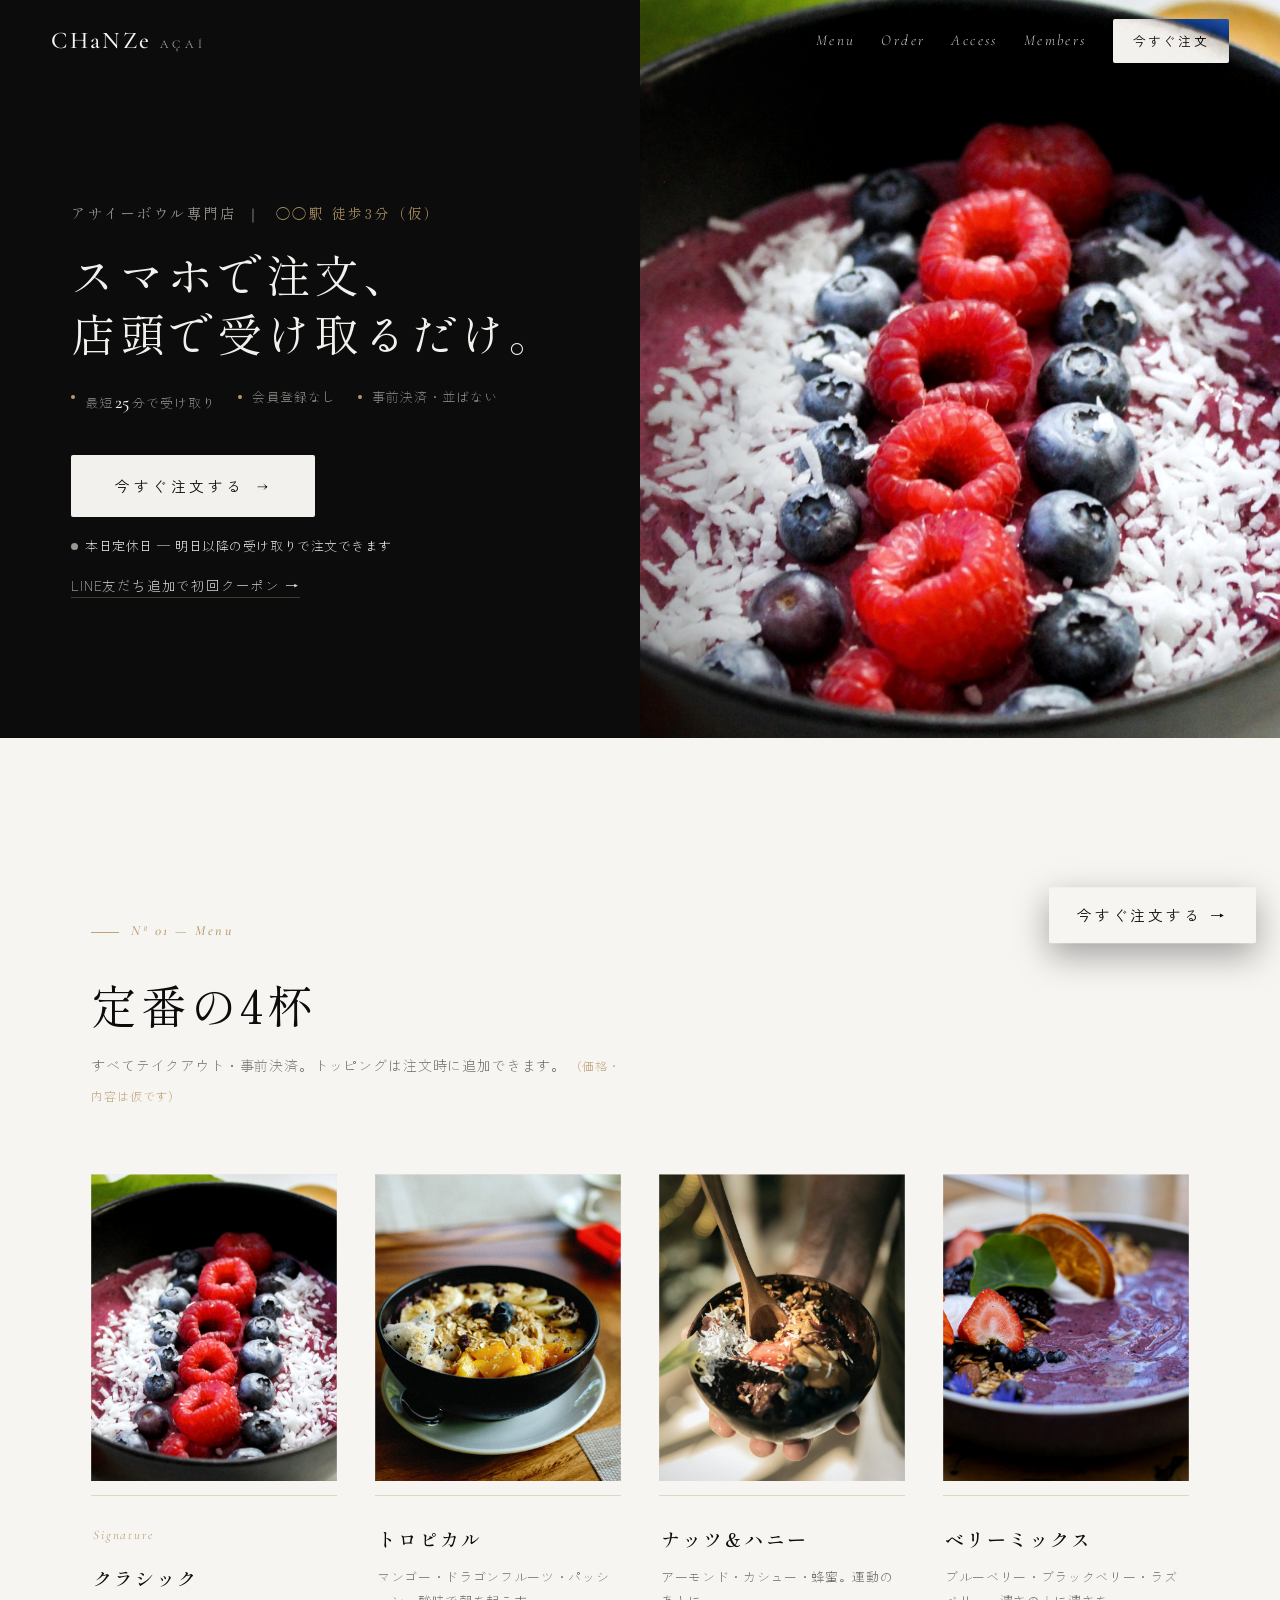
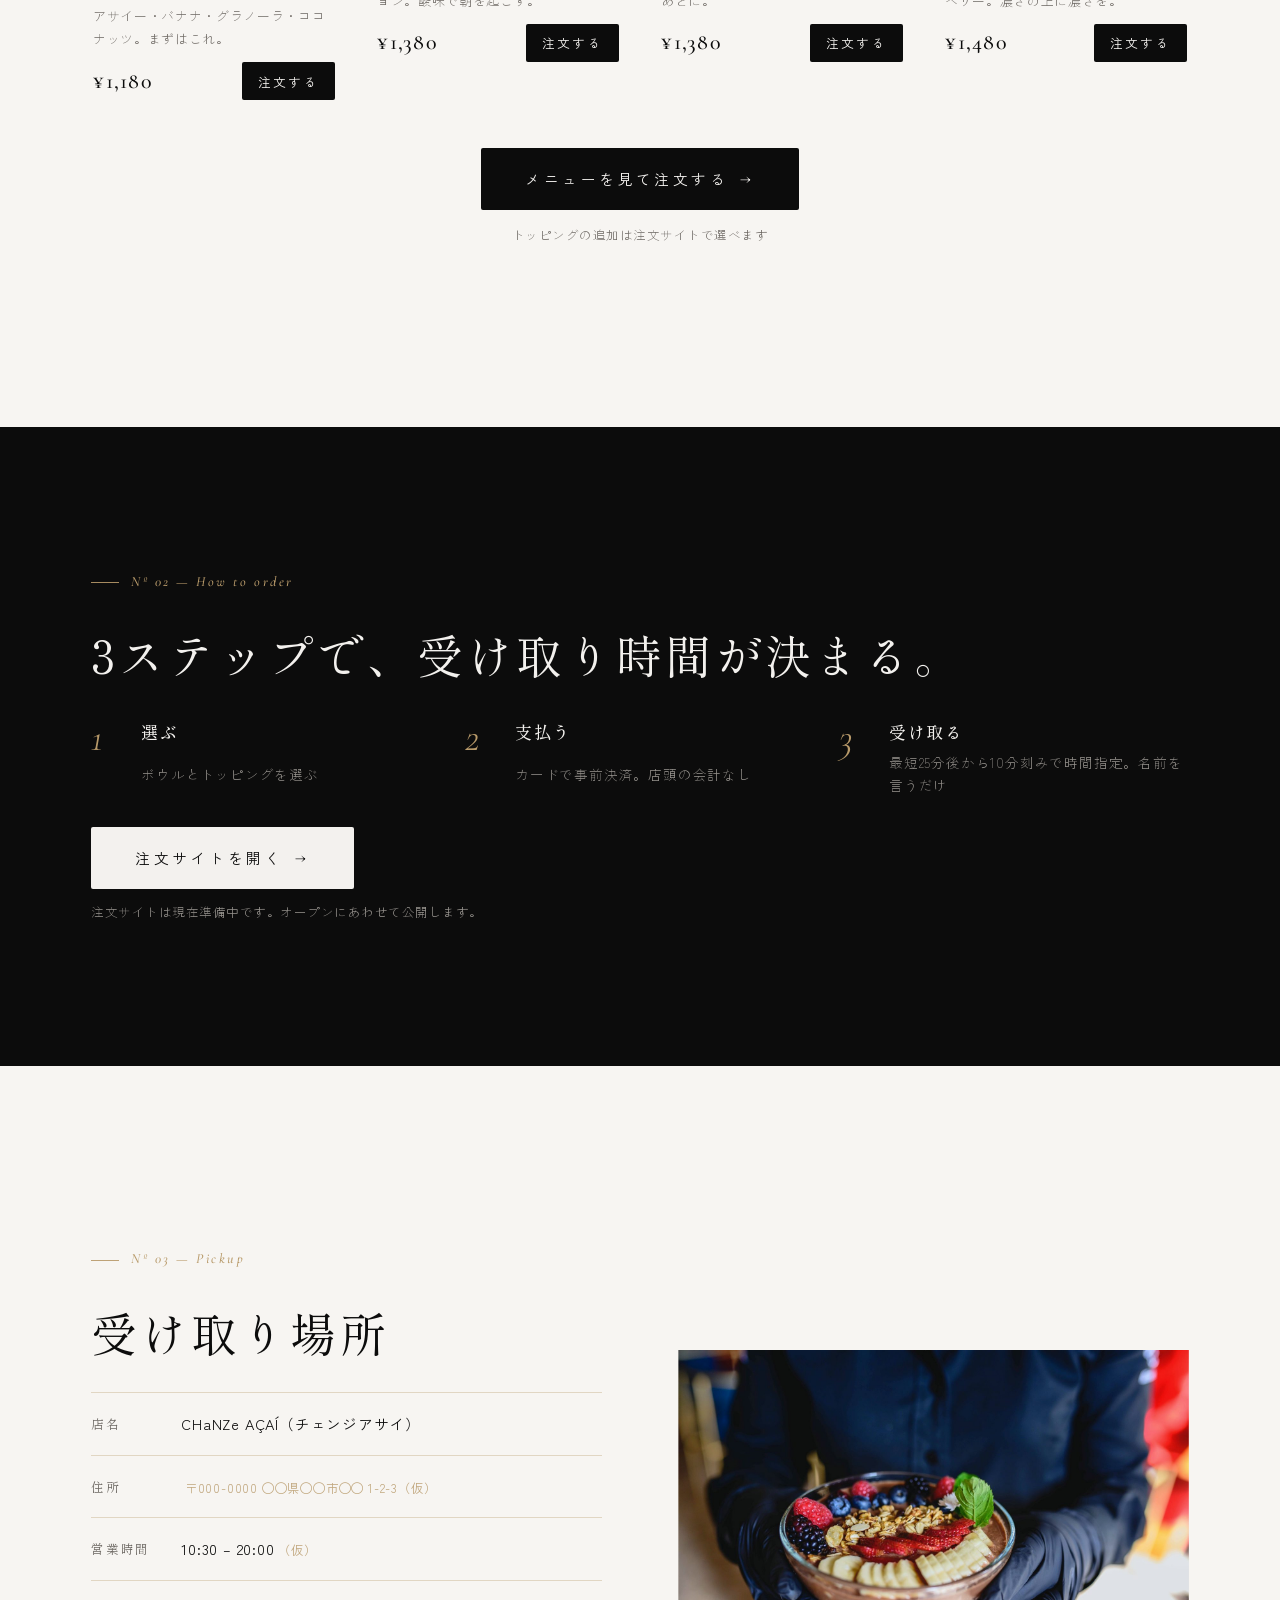
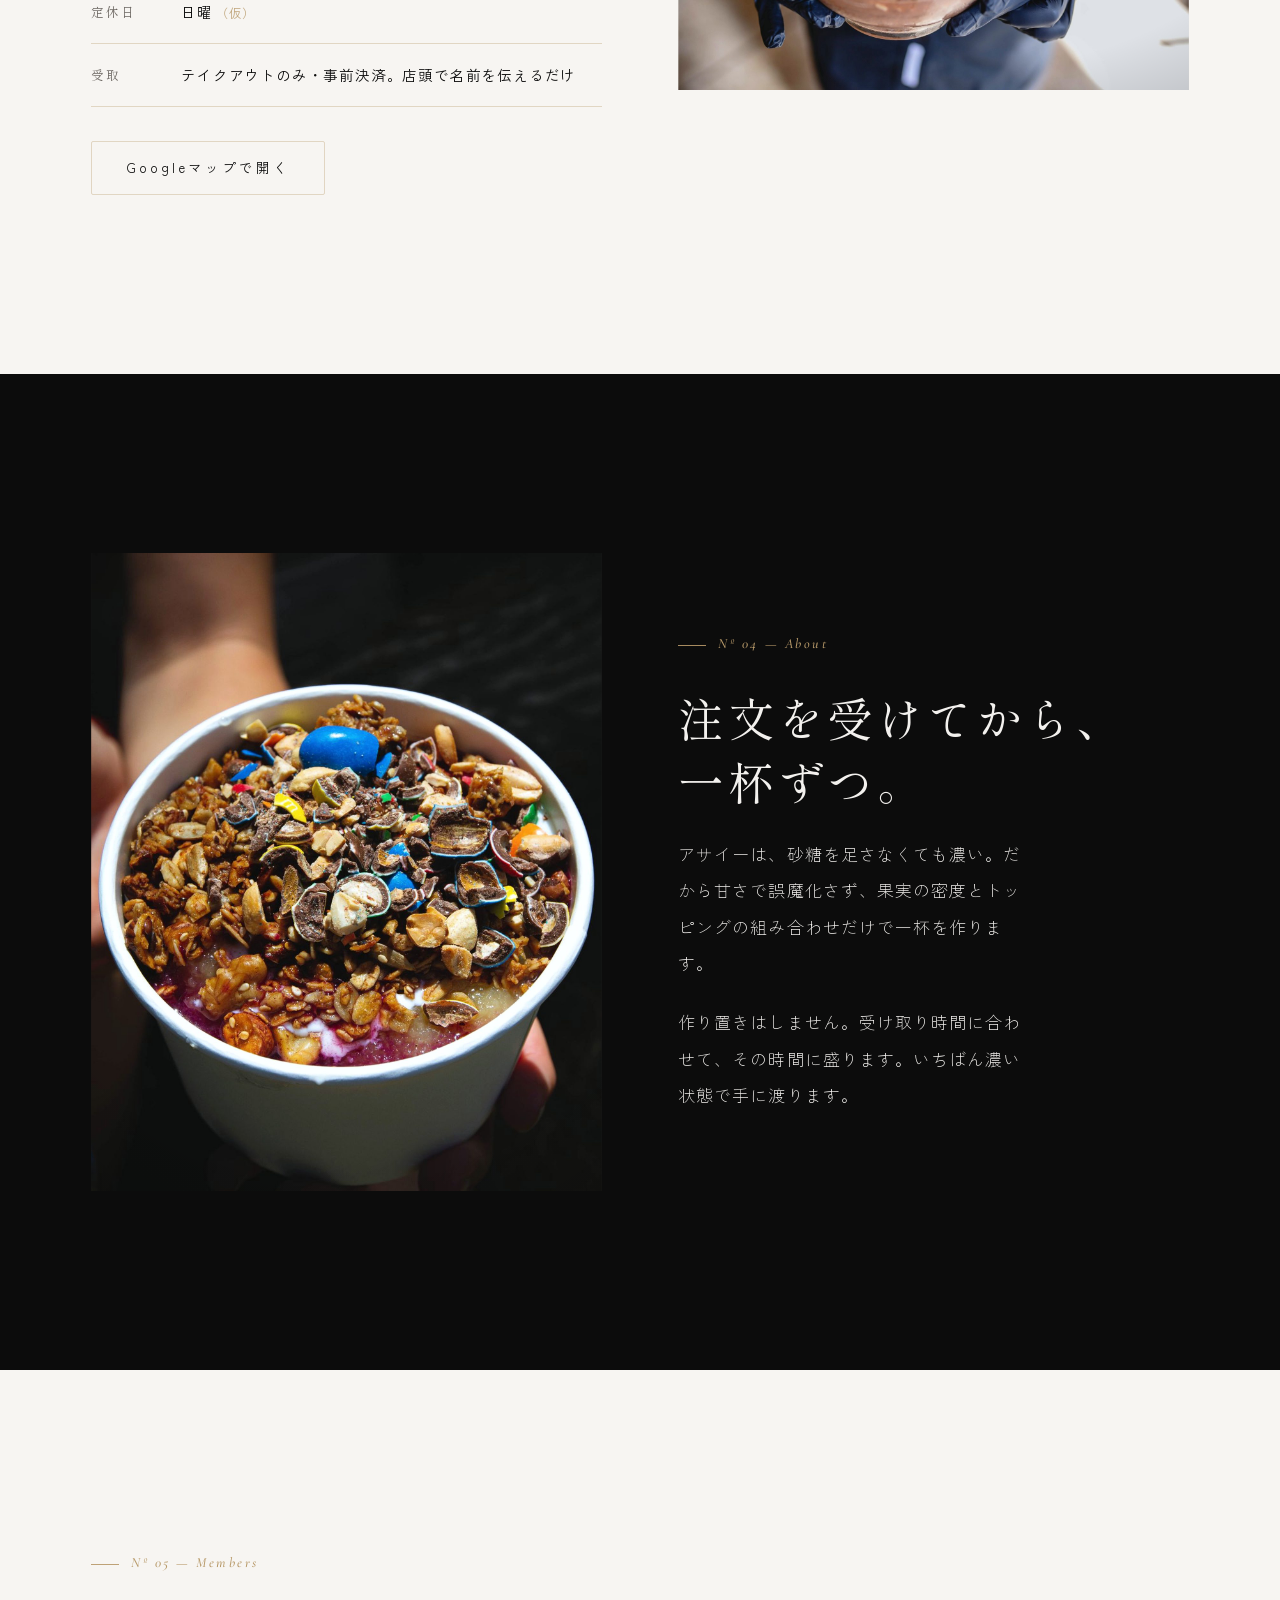
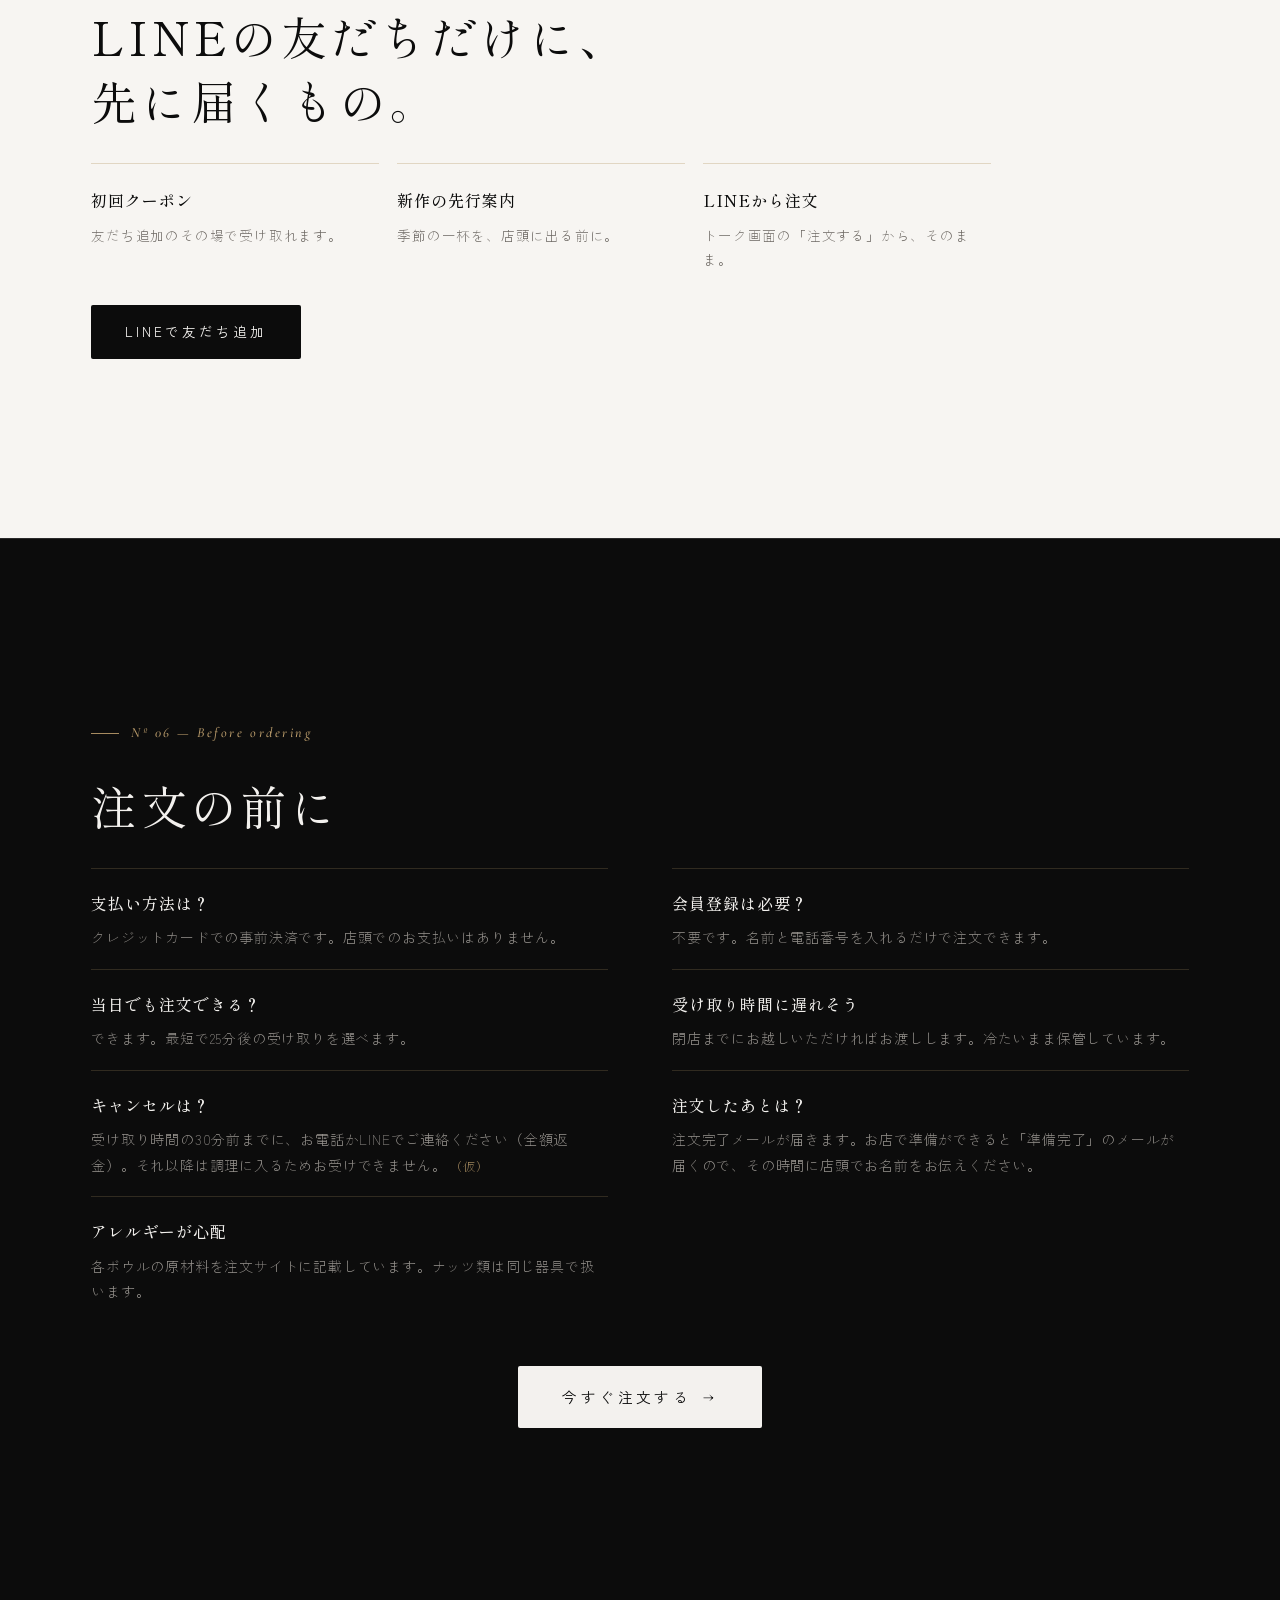
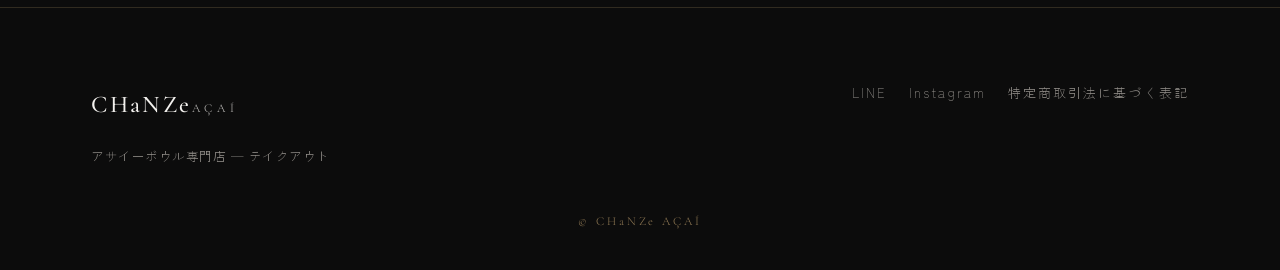
==== index.html @ 871cf906 "CHaNZe AÇAÍ LP 仮公開（写真・メニュー・住所は仮） Co-Authored-By: Claude Fable 5.1 <noreply@anthropic.com>" ====
<!doctype html>
<html lang="ja">
<head>
<meta charset="utf-8">
<meta name="viewport" content="width=device-width, initial-scale=1">
<meta name="robots" content="noindex, nofollow">
<title>CHaNZe AÇAÍ｜アサイーボウル専門店 — スマホで注文、店頭で受け取るだけ</title>
<meta name="description" content="CHaNZe AÇAÍ（チェンジアサイ）。アサイーボウル専門店。スマホで先に注文・決済、最短25分で店頭受け取り。会員登録不要。">
<meta property="og:title" content="CHaNZe AÇAÍ｜スマホで注文、店頭で受け取るだけ">
<meta property="og:description" content="アサイーボウル専門店。最短25分で受け取り。会員登録不要。">
<meta property="og:type" content="website">
<meta property="og:image" content="img/bowl-1.jpg">
<link rel="icon" href="data:image/svg+xml,%3Csvg xmlns=%27http://www.w3.org/2000/svg%27 viewBox=%270 0 64 64%27%3E%3Crect width=%2764%27 height=%2764%27 rx=%2712%27 fill=%27%230C0C0C%27/%3E%3Ctext x=%2732%27 y=%2743%27 text-anchor=%27middle%27 font-family=%27Georgia,serif%27 font-size=%2734%27 fill=%27%23F7F5F2%27%3EC%3C/text%3E%3C/svg%3E">
<link rel="preconnect" href="https://fonts.googleapis.com">
<link rel="preconnect" href="https://fonts.gstatic.com" crossorigin>
<link rel="stylesheet" href="https://fonts.googleapis.com/css2?family=Cormorant+Garamond:ital,wght@0,400;0,500;0,600;1,400;1,500&family=Shippori+Mincho:wght@400;500&family=Zen+Kaku+Gothic+New:wght@300;400;500&display=swap">
<link rel="stylesheet" href="style.css">
<script type="application/ld+json">
{"@context":"https://schema.org","@type":"Restaurant","name":"CHaNZe AÇAÍ","servesCuisine":"Açaí bowl","priceRange":"¥1,000-¥1,600","acceptsReservations":"False","url":"","telephone":"","address":{"@type":"PostalAddress","streetAddress":"","addressLocality":"","addressRegion":"","postalCode":"","addressCountry":"JP"},"openingHoursSpecification":[{"@type":"OpeningHoursSpecification","dayOfWeek":["Monday","Tuesday","Wednesday","Thursday","Friday","Saturday"],"opens":"10:30","closes":"20:00"}]}
</script>
</head>
<body>

<header class="top" id="top">
  <a class="brand" href="#top" aria-label="CHaNZe AÇAÍ">
    <span class="brand-en">CHaNZe</span><span class="brand-sub">AÇAÍ</span>
  </a>
  <nav class="nav" aria-label="主要">
    <a href="#bowls">Menu</a>
    <a href="#order">Order</a>
    <a href="#access">Access</a>
    <a href="#members">Members</a>
  </nav>
  <a class="cta cta-sm" href="#order" data-order>今すぐ注文</a>
</header>

<!-- 1. 最初の画面：何の店か・どこか・何をすればいいか -->
<section class="hero">
  <div class="hero-grid">
    <figure class="hero-fig" data-open>
      <picture>
        <source media="(max-width:700px)" srcset="img/bowl-1-m.jpg">
        <img src="img/bowl-1.jpg" alt="黒い器に盛られたアサイーボウル。ラズベリー、ブルーベリー、ココナッツ" width="1600" height="2000" fetchpriority="high">
      </picture>
    </figure>
    <div class="hero-in">
      <p class="what" data-reveal>アサイーボウル専門店 <span class="sep">｜</span> <span class="tmp">◯◯駅 徒歩3分（仮）</span></p>
      <h1 class="h1" data-lines>
        <span class="m"><i>スマホで注文、</i></span>
        <span class="m"><i>店頭で受け取るだけ。</i></span>
      </h1>
      <ul class="points" data-reveal>
        <li>最短<b class="num">25</b>分で受け取り</li>
        <li>会員登録なし</li>
        <li>事前決済・並ばない</li>
      </ul>
      <div class="cta-row" data-reveal>
        <a class="cta big" href="#order" data-order>今すぐ注文する<span class="arr">→</span></a>
      </div>
      <p class="cta-sub" data-reveal><span class="status" data-status>受付時間 10:30 – 20:00</span></p>
      <p class="cta-alt" data-reveal><a href="https://line.me/R/ti/p/@625xyfcl" target="_blank" rel="noopener">LINE友だち追加で初回クーポン →</a></p>
    </div>
  </div>
</section>

<!-- 2. メニュー：まず食べ物を見せる -->
<section class="bowls white" id="bowls">
  <div class="wrap">
    <div class="sec-head">
      <p class="eyebrow" data-reveal>Nº 01 — Menu</p>
      <h2 class="h2" data-lines><span class="m"><i>定番の4杯</i></span></h2>
      <p class="note" data-reveal>すべてテイクアウト・事前決済。トッピングは注文時に追加できます。<span class="tmp">（価格・内容は仮です）</span></p>
    </div>
    <ol class="grid">
      <li class="card" data-reveal>
        <figure class="fig ratio-45" data-open><img src="img/bowl-1.jpg" alt="クラシック" width="1600" height="2000"></figure>
        <div class="card-t">
          <span class="badge">Signature</span>
          <h3>クラシック</h3>
          <p>アサイー・バナナ・グラノーラ・ココナッツ。まずはこれ。</p>
          <div class="card-b"><span class="price">¥1,180</span><a class="cta cta-sm" href="#" data-order data-store-url>注文する</a></div>
        </div>
      </li>
      <li class="card" data-reveal>
        <figure class="fig ratio-45" data-open><img src="img/bowl-4.jpg" alt="トロピカル" width="1600" height="2000"></figure>
        <div class="card-t">
          <h3>トロピカル</h3>
          <p>マンゴー・ドラゴンフルーツ・パッション。酸味で朝を起こす。</p>
          <div class="card-b"><span class="price">¥1,380</span><a class="cta cta-sm" href="#" data-order data-store-url>注文する</a></div>
        </div>
      </li>
      <li class="card" data-reveal>
        <figure class="fig ratio-45" data-open><img src="img/bowl-2.jpg" alt="ナッツ＆ハニー" width="1600" height="2000"></figure>
        <div class="card-t">
          <h3>ナッツ＆ハニー</h3>
          <p>アーモンド・カシュー・蜂蜜。運動のあとに。</p>
          <div class="card-b"><span class="price">¥1,380</span><a class="cta cta-sm" href="#" data-order data-store-url>注文する</a></div>
        </div>
      </li>
      <li class="card" data-reveal>
        <figure class="fig ratio-45" data-open><img src="img/bowl-3.jpg" alt="ベリーミックス" width="1600" height="2000"></figure>
        <div class="card-t">
          <h3>ベリーミックス</h3>
          <p>ブルーベリー・ブラックベリー・ラズベリー。濃さの上に濃さを。</p>
          <div class="card-b"><span class="price">¥1,480</span><a class="cta cta-sm" href="#" data-order data-store-url>注文する</a></div>
        </div>
      </li>
    </ol>
    <div class="center" data-reveal>
      <a class="cta big" href="#" data-order data-store-url>メニューを見て注文する<span class="arr">→</span></a>
      <p class="fine">トッピングの追加は注文サイトで選べます</p>
    </div>
  </div>
</section>

<!-- 3. 注文の流れ -->
<section class="how" id="order">
  <div class="wrap">
    <p class="eyebrow" data-reveal>Nº 02 — How to order</p>
    <h2 class="h2" data-lines><span class="m"><i>3ステップで、受け取り時間が決まる。</i></span></h2>
    <ol class="how-steps">
      <li data-reveal><span class="no">1</span><b>選ぶ</b><span>ボウルとトッピングを選ぶ</span></li>
      <li data-reveal><span class="no">2</span><b>支払う</b><span>カードで事前決済。店頭の会計なし</span></li>
      <li data-reveal><span class="no">3</span><b>受け取る</b><span>最短25分後から10分刻みで時間指定。名前を言うだけ</span></li>
    </ol>
    <div class="how-cta" data-reveal>
      <a class="cta big" href="#" data-order data-store-url>注文サイトを開く<span class="arr">→</span></a>
      <p class="fine">注文サイトは現在準備中です。オープンにあわせて公開します。</p>
    </div>
  </div>
</section>

<!-- 4. 受け取り場所 -->
<section class="access white" id="access">
  <div class="wrap two">
    <div class="col">
      <p class="eyebrow" data-reveal>Nº 03 — Pickup</p>
      <h2 class="h2" data-lines><span class="m"><i>受け取り場所</i></span></h2>
      <dl class="info" data-reveal>
        <div><dt>店名</dt><dd>CHaNZe AÇAÍ（チェンジアサイ）</dd></div>
        <div><dt>住所</dt><dd><span class="tmp">〒000-0000 ◯◯県◯◯市◯◯ 1-2-3（仮）</span></dd></div>
        <div><dt>営業時間</dt><dd>10:30 – 20:00<span class="tmp">（仮）</span></dd></div>
        <div><dt>定休日</dt><dd>日曜<span class="tmp">（仮）</span></dd></div>
        <div><dt>受取</dt><dd>テイクアウトのみ・事前決済。店頭で名前を伝えるだけ</dd></div>
      </dl>
      <div class="cta-row" data-reveal>
        <a class="cta ghost" href="#" data-map>Googleマップで開く</a>
      </div>
    </div>
    <figure class="col fig ratio-32" data-open>
      <img src="img/hands.jpg" alt="黒い手袋で器を持つ" width="1600" height="1067" loading="lazy">
    </figure>
  </div>
</section>

<!-- 5. 店の考え -->
<section class="concept">
  <div class="wrap two rev">
    <div class="col">
      <p class="eyebrow" data-reveal>Nº 04 — About</p>
      <h2 class="h2" data-lines>
        <span class="m"><i>注文を受けてから、</i></span>
        <span class="m"><i>一杯ずつ。</i></span>
      </h2>
      <p class="lead" data-reveal>アサイーは、砂糖を足さなくても濃い。だから甘さで誤魔化さず、果実の密度とトッピングの組み合わせだけで一杯を作ります。</p>
      <p class="lead" data-reveal>作り置きはしません。受け取り時間に合わせて、その時間に盛ります。いちばん濃い状態で手に渡ります。</p>
    </div>
    <figure class="col fig ratio-45" data-open>
      <picture>
        <source media="(max-width:700px)" srcset="img/cup-m.jpg">
        <img src="img/cup.jpg" alt="片手で持てるテイクアウトカップのアサイー" width="1600" height="2000" loading="lazy">
      </picture>
    </figure>
  </div>
</section>

<!-- 6. 会員 -->
<section class="members white" id="members">
  <div class="wrap">
    <p class="eyebrow" data-reveal>Nº 05 — Members</p>
    <h2 class="h2" data-lines>
      <span class="m"><i>LINEの友だちだけに、</i></span>
      <span class="m"><i>先に届くもの。</i></span>
    </h2>
    <ul class="perks">
      <li data-reveal><b>初回クーポン</b><span>友だち追加のその場で受け取れます。</span></li>
      <li data-reveal><b>新作の先行案内</b><span>季節の一杯を、店頭に出る前に。</span></li>
      <li data-reveal><b>LINEから注文</b><span>トーク画面の「注文する」から、そのまま。</span></li>
    </ul>
    <div class="cta-row" data-reveal>
      <a class="cta" href="https://line.me/R/ti/p/@625xyfcl" target="_blank" rel="noopener">LINEで友だち追加</a>
    </div>
  </div>
</section>

<!-- 7. よくある質問 -->
<section class="faq">
  <div class="wrap">
    <p class="eyebrow" data-reveal>Nº 06 — Before ordering</p>
    <h2 class="h2" data-lines><span class="m"><i>注文の前に</i></span></h2>
    <dl class="qa">
      <div data-reveal><dt>支払い方法は？</dt><dd>クレジットカードでの事前決済です。店頭でのお支払いはありません。</dd></div>
      <div data-reveal><dt>会員登録は必要？</dt><dd>不要です。名前と電話番号を入れるだけで注文できます。</dd></div>
      <div data-reveal><dt>当日でも注文できる？</dt><dd>できます。最短で25分後の受け取りを選べます。</dd></div>
      <div data-reveal><dt>受け取り時間に遅れそう</dt><dd>閉店までにお越しいただければお渡しします。冷たいまま保管しています。</dd></div>
      <div data-reveal><dt>キャンセルは？</dt><dd>受け取り時間の30分前までに、お電話かLINEでご連絡ください（全額返金）。それ以降は調理に入るためお受けできません。<span class="tmp">（仮）</span></dd></div>
      <div data-reveal><dt>注文したあとは？</dt><dd>注文完了メールが届きます。お店で準備ができると「準備完了」のメールが届くので、その時間に店頭でお名前をお伝えください。</dd></div>
      <div data-reveal><dt>アレルギーが心配</dt><dd>各ボウルの原材料を注文サイトに記載しています。ナッツ類は同じ器具で扱います。</dd></div>
    </dl>
    <div class="center" data-reveal>
      <a class="cta big" href="#" data-order data-store-url>今すぐ注文する<span class="arr">→</span></a>
    </div>
  </div>
</section>

<footer class="foot">
  <div class="wrap foot-in">
    <div>
      <span class="brand-en">CHaNZe</span><span class="brand-sub">AÇAÍ</span>
      <p class="fine">アサイーボウル専門店 — テイクアウト</p>
    </div>
    <nav class="foot-nav">
      <a href="https://line.me/R/ti/p/@625xyfcl" target="_blank" rel="noopener">LINE</a>
      <a href="#" data-ig>Instagram</a>
      <a href="#" data-law>特定商取引法に基づく表記</a>
    </nav>
  </div>
  <p class="copy">© CHaNZe AÇAÍ</p>
</footer>

<div class="sticky" id="sticky">
  <a class="cta" href="#order" data-order><span>今すぐ注文する</span><small data-status="short">受付時間 10:30 – 20:00</small></a>
  <a class="cta ghost" href="https://line.me/R/ti/p/@625xyfcl" target="_blank" rel="noopener" aria-label="LINE">LINE</a>
</div>
<a class="float" id="float" href="#order" data-order>今すぐ注文する<span class="arr">→</span></a>

<script src="main.js" defer></script>
</body>
</html>
---- style.css ----
/* CHaNZe AÇAÍ — LP
   語彙：黒い箱（暗い面）と白い紙（明るい面）を交互に。動きは「箱が開く」ひとつだけを反復。
   easing 1種 / duration 0.3s・0.8s / stagger 60ms */

:root{
  --ink:#0C0C0C; --deep:#171717; --paper:#F7F5F2; --stone:#EDE9E4;
  --fg-d:#F3F1EE; --mut-d:#9A9691; --line-d:#2A2A2A;
  --fg-l:#0C0C0C; --mut-l:#6B6661; --line-l:#DAD5CE;
  --acai:#5E3A73;
  --ease:cubic-bezier(.2,.7,.2,1); --fast:.3s; --slow:.8s;
  --wrap:1200px; --gutter:clamp(20px,4vw,56px);
  --sans:"Zen Kaku Gothic New","Hiragino Sans","Hiragino Kaku Gothic ProN",system-ui,sans-serif;
  --serif:"Cormorant Garamond","Times New Roman",serif;
}
*{box-sizing:border-box;margin:0;padding:0;}
html{scroll-behavior:smooth;-webkit-text-size-adjust:100%;}
body{background:var(--ink);color:var(--fg-d);font-family:var(--sans);font-weight:300;
  font-size:16px;line-height:1.9;letter-spacing:.02em;-webkit-font-smoothing:antialiased;overflow-x:hidden;}
img{display:block;max-width:100%;height:auto;}
a{color:inherit;text-decoration:none;}
ol,ul{list-style:none;}
.wrap{max-width:var(--wrap);margin:0 auto;padding:0 var(--gutter);}
.white{background:var(--paper);color:var(--fg-l);}
.pc{display:inline;}
@media(max-width:700px){.pc{display:none;}}

/* ---- type ---- */
.eyebrow{font-family:var(--serif);font-size:13px;letter-spacing:.28em;text-transform:uppercase;
  color:var(--mut-d);margin-bottom:22px;font-weight:500;}
.white .eyebrow{color:var(--mut-l);}
.h1{font-size:clamp(40px,7.2vw,96px);line-height:1.12;font-weight:400;letter-spacing:.04em;}
.h2{font-size:clamp(28px,4.2vw,52px);line-height:1.25;font-weight:400;letter-spacing:.04em;}
.quote{font-size:clamp(28px,4.6vw,60px);line-height:1.2;font-weight:300;letter-spacing:.06em;}
.lead{margin-top:22px;font-size:clamp(15px,1.5vw,17px);line-height:2;color:var(--fg-d);opacity:.86;max-width:40ch;}
.body{margin-top:18px;font-size:15.5px;line-height:2.05;max-width:38ch;color:var(--fg-l);opacity:.85;}
.body b{font-family:var(--serif);font-weight:600;font-size:1.1em;letter-spacing:.02em;}
.note{margin-top:14px;font-size:14px;color:var(--mut-l);}
.fine{margin-top:14px;font-size:12.5px;color:var(--mut-d);letter-spacing:.04em;}
.white .fine{color:var(--mut-l);}
.num{font-family:var(--serif);font-size:1.35em;font-weight:500;letter-spacing:.02em;}
.tmp{color:var(--acai);font-size:.85em;margin-left:.3em;opacity:.9;}
.white .tmp{color:var(--acai);}

/* 行が下から上がる（.m > i） */
.m{display:block;overflow:hidden;}
.m > i{display:block;font-style:normal;transform:translateY(105%);transition:transform var(--slow) var(--ease);}
.is-in .m > i{transform:none;}
.m:nth-child(2) > i{transition-delay:60ms;}
.m:nth-child(3) > i{transition-delay:120ms;}

/* 8px フェード */
[data-reveal]{opacity:0;transform:translateY(8px);transition:opacity var(--slow) var(--ease),transform var(--slow) var(--ease);}
[data-reveal].is-in{opacity:1;transform:none;}

/* 署名の動き：箱が開く（clipは内側の img に。外側 figure を監視） */
[data-open] img{clip-path:inset(50% 0 50% 0);transition:clip-path var(--slow) var(--ease),transform 1.2s var(--ease);}
[data-open].is-in img{clip-path:inset(0 0 0 0);}
.fig{position:relative;overflow:hidden;background:var(--deep);}
.fig img{width:100%;height:100%;object-fit:cover;}
.ratio-45{aspect-ratio:4/5;}
.ratio-32{aspect-ratio:3/2;}
.white .fig{background:var(--stone);}

/* ---- buttons ---- */
.cta{display:inline-flex;align-items:center;justify-content:center;gap:10px;min-height:52px;padding:0 30px;
  border-radius:999px;background:var(--fg-d);color:var(--ink);font-weight:500;font-size:14.5px;letter-spacing:.12em;
  transition:transform var(--fast) var(--ease),opacity var(--fast) var(--ease);white-space:nowrap;}
.cta:hover{transform:translateY(-1px);opacity:.92;}
.cta:focus-visible{outline:2px solid var(--acai);outline-offset:3px;}
.cta.ghost{background:transparent;color:inherit;border:1px solid currentColor;opacity:.85;}
.white .cta{background:var(--ink);color:var(--paper);}
.white .cta.ghost{background:transparent;color:var(--ink);}
.cta-row{margin-top:34px;display:flex;flex-wrap:wrap;gap:12px;}
.center{text-align:center;margin-top:44px;}
.cta-sm{min-height:42px;padding:0 20px;font-size:13px;}

/* ---- header ---- */
.top{position:fixed;inset:0 0 auto 0;z-index:30;display:flex;align-items:center;gap:26px;
  padding:16px var(--gutter);mix-blend-mode:difference;color:#fff;}
.brand{display:flex;align-items:baseline;gap:8px;}
.brand-en{font-family:var(--serif);font-size:24px;font-weight:600;letter-spacing:.06em;}
.brand-sub{font-family:var(--serif);font-size:12px;letter-spacing:.34em;opacity:.8;}
.nav{margin-left:auto;display:flex;gap:26px;font-family:var(--serif);font-size:14px;letter-spacing:.2em;}
.nav a{opacity:.8;} .nav a:hover{opacity:1;}
@media(max-width:820px){.nav{display:none;} .top .cta-sm{margin-left:auto;background:#fff;color:#000;}}
@media(max-width:700px){.top .cta-sm{display:none;}}

/* ---- hero（左：文字 / 右：ボウル写真。文字を写真に載せない） ---- */
.hero{position:relative;background:var(--ink);padding:0;}
.hero-grid{display:grid;grid-template-columns:1fr 1fr;min-height:82svh;}
.hero-fig{position:relative;order:2;overflow:hidden;background:var(--deep);min-height:100%;}
.hero-fig img{position:absolute;inset:0;width:100%;height:100%;object-fit:cover;object-position:50% 45%;
  transform:scale(1.06);transition:clip-path var(--slow) var(--ease),transform 6s var(--ease);}
.hero-fig.is-in img{transform:scale(1);}
.hero-in .h1{font-size:clamp(34px,4.3vw,62px);}
.hero-in{order:1;display:flex;flex-direction:column;justify-content:center;padding:130px var(--gutter) 70px;max-width:620px;margin-left:auto;width:100%;}
.what{font-size:14px;letter-spacing:.08em;color:var(--fg-d);margin-bottom:18px;}
.what .sep{color:var(--mut-d);margin:0 .2em;}
.what .tmp{font-size:1em;}
.points{margin-top:22px;display:flex;flex-wrap:wrap;gap:8px 22px;font-size:14px;color:var(--fg-d);letter-spacing:.04em;}
.points li{position:relative;padding-left:14px;}
.points li::before{content:"";position:absolute;left:0;top:.75em;width:6px;height:6px;border-radius:50%;background:var(--acai);box-shadow:0 0 0 2px rgba(94,58,115,.25);}
.points .num{font-size:1.25em;margin:0 .1em;}
@media(max-width:700px){
  .hero-grid{grid-template-columns:1fr;min-height:0;}
  .hero-fig{order:1;aspect-ratio:4/3;min-height:0;margin-top:0;}
  .hero-in{order:2;padding:28px var(--gutter) 40px;max-width:none;}
  .what{margin-bottom:12px;}
  .h1{font-size:clamp(30px,8.6vw,40px);}
  .points{gap:6px 16px;font-size:13px;}
  .cta-row{margin-top:24px;} .cta-row .cta.big{width:100%;}
}
@media(min-width:701px) and (max-width:1000px){.hero-in{padding-top:110px;}}

/* ---- two column ---- */
.two{display:grid;grid-template-columns:1fr 1fr;gap:clamp(28px,6vw,96px);align-items:center;}
.two.rev .col:first-child{order:2;}
.two.rev .col:last-child{order:1;}
@media(max-width:820px){.two{grid-template-columns:1fr;} .two.rev .col:first-child{order:1;} .two.rev .col:last-child{order:2;}}
section{padding:clamp(84px,11vw,150px) 0;}

/* ---- texture（横いっぱい） ---- */
.texture{padding:0;position:relative;}
.texture-fig{aspect-ratio:16/7;overflow:hidden;background:var(--deep);}
.texture-fig img{width:100%;height:120%;object-fit:cover;will-change:transform;}
.texture-cap{position:relative;padding:clamp(56px,7vw,96px) var(--gutter) clamp(64px,8vw,110px);}
@media(max-width:700px){.texture-fig{aspect-ratio:4/3;}}

/* ---- bowls ---- */
.sec-head{max-width:60ch;margin-bottom:clamp(36px,5vw,64px);}
.grid{display:grid;grid-template-columns:repeat(4,1fr);gap:clamp(14px,2.2vw,30px);}
@media(max-width:1000px){.grid{grid-template-columns:repeat(2,1fr);}}
@media(max-width:700px){
  .grid{grid-template-columns:1fr;gap:0;border-top:1px solid var(--line-l);}
  .card{display:grid;grid-template-columns:118px 1fr;gap:14px;padding:14px 0;border-bottom:1px solid var(--line-l);align-items:center;}
  .card .fig{aspect-ratio:1/1;border-radius:6px;}
  .card-t{padding:0;} .card-t h3{font-size:17px;margin-top:2px;} .card-t p{min-height:0;font-size:13px;margin-top:3px;}
  .card-b{margin-top:8px;} .card-b .cta-sm{min-height:44px;padding:0 18px;font-size:13.5px;}
}
.card-t{padding:16px 2px 0;}
.badge{display:inline-block;font-size:11px;letter-spacing:.12em;padding:2px 8px;border-radius:4px;background:var(--acai);color:#fff;margin-bottom:4px;}
.card-t .no{font-family:var(--serif);font-size:12px;letter-spacing:.24em;color:var(--mut-l);}
.card-t h3{margin-top:4px;font-size:18px;font-weight:500;letter-spacing:.06em;}
.card-t p{margin-top:6px;font-size:13.5px;line-height:1.8;color:var(--mut-l);min-height:3.6em;}
.price{display:inline-block;margin-top:8px;font-family:var(--serif);font-size:20px;font-weight:500;letter-spacing:.04em;}

/* ---- order ---- */
.steps{margin-top:30px;display:flex;flex-direction:column;gap:0;border-top:1px solid var(--line-d);}
.steps li{display:grid;grid-template-columns:52px 1fr;gap:12px;padding:20px 0;border-bottom:1px solid var(--line-d);align-items:start;}
.steps .no{font-family:var(--serif);font-size:30px;font-weight:400;line-height:1;color:var(--mut-d);padding-top:4px;}
.steps b{display:block;font-weight:500;font-size:17px;letter-spacing:.06em;}
.steps span:not(.no){display:block;font-size:14px;color:var(--mut-d);margin-top:4px;line-height:1.8;}

/* ---- members ---- */
.perks{margin-top:30px;display:grid;grid-template-columns:repeat(3,1fr);gap:18px;max-width:900px;}
.perks li{padding:20px 0 0;border-top:1px solid var(--line-l);}
.perks b{display:block;font-weight:500;font-size:16px;letter-spacing:.06em;}
.perks span{display:block;margin-top:6px;font-size:13.5px;color:var(--mut-l);line-height:1.8;}
@media(max-width:700px){.perks{grid-template-columns:1fr;gap:6px;}}

/* ---- access ---- */
.info{margin-top:28px;display:flex;flex-direction:column;border-top:1px solid var(--line-l);}
.info > div{display:grid;grid-template-columns:76px 1fr;gap:14px;padding:14px 0;border-bottom:1px solid var(--line-l);font-size:14.5px;}
.info dt{color:var(--mut-l);letter-spacing:.1em;font-size:12.5px;padding-top:2px;}
.info dd{font-weight:400;}

/* ---- footer ---- */
.foot{background:var(--ink);color:var(--fg-d);padding:56px 0 30px;border-top:1px solid var(--line-d);}
.foot-in{display:flex;flex-wrap:wrap;gap:24px 40px;align-items:flex-start;justify-content:space-between;}
.foot-nav{display:flex;flex-wrap:wrap;gap:22px;font-size:13px;letter-spacing:.12em;color:var(--mut-d);}
.foot-nav a:hover{color:var(--fg-d);}
.copy{margin-top:40px;text-align:center;font-family:var(--serif);font-size:12px;letter-spacing:.24em;color:var(--mut-d);}

/* ---- sticky CTA（スマホ） ---- */
.sticky{position:fixed;left:0;right:0;bottom:0;z-index:25;display:none;gap:10px;padding:10px 14px calc(10px + env(safe-area-inset-bottom));
  background:rgba(12,12,12,.86);backdrop-filter:blur(10px);border-top:1px solid var(--line-d);
  transform:translateY(110%);transition:transform var(--fast) var(--ease);}
.sticky .cta{flex:1;min-height:46px;font-size:14px;}
.sticky .cta.ghost{flex:0 0 auto;padding:0 22px;}
.sticky.is-on{transform:none;}
@media(max-width:700px){.sticky{display:flex;}}

/* ---- toast ---- */
.toast{position:fixed;left:50%;bottom:calc(76px + env(safe-area-inset-bottom));transform:translate(-50%,10px);z-index:40;
  background:var(--paper);color:var(--ink);padding:12px 18px;border-radius:8px;font-size:13.5px;letter-spacing:.04em;
  box-shadow:0 8px 30px rgba(0,0,0,.35);opacity:0;pointer-events:none;transition:opacity var(--fast) var(--ease),transform var(--fast) var(--ease);}
.toast.is-on{opacity:1;transform:translate(-50%,0);}
@media(min-width:701px){.toast{bottom:28px;}}

/* パララックス対象は transform を即時反映（clip-path だけ遷移） */
[data-parallax] img{transform:translateY(-8%);transition:clip-path var(--slow) var(--ease);}

/* ---- 注文導線の強化 ---- */
.cta.big{min-height:60px;padding:0 36px;font-size:16px;letter-spacing:.14em;max-width:100%;}
@media(max-width:700px){.cta.big{padding:0 24px;font-size:15px;letter-spacing:.1em;white-space:normal;text-align:center;line-height:1.3;}}
.cta .arr{font-family:var(--serif);font-size:1.15em;margin-left:2px;transition:transform var(--fast) var(--ease);}
.cta:hover .arr{transform:translateX(3px);}
.cta-sub{margin-top:16px;font-size:13px;color:var(--mut-d);letter-spacing:.04em;display:flex;flex-wrap:wrap;gap:6px 14px;align-items:center;}
.status{display:inline-flex;align-items:center;gap:7px;color:var(--fg-d);}
.status::before{content:"";width:7px;height:7px;border-radius:50%;background:#7DD3A0;box-shadow:0 0 0 3px rgba(125,211,160,.18);}
.status.off::before{background:#9A9691;box-shadow:none;}
.cta-alt{margin-top:12px;font-size:13.5px;}
.cta-alt a{border-bottom:1px solid rgba(255,255,255,.35);padding-bottom:2px;opacity:.85;}
.cta-alt a:hover{opacity:1;}
.how{padding:clamp(64px,8vw,110px) 0;}
.how .h2{margin-bottom:28px;}
.how-steps{display:grid;grid-template-columns:repeat(3,1fr);gap:24px;}
.how-steps li{display:grid;grid-template-columns:40px 1fr;column-gap:10px;align-items:start;}
.how-steps .no{grid-row:1/3;font-family:var(--serif);font-size:34px;line-height:1;color:var(--mut-d);padding-top:2px;}
.how-steps b{font-weight:500;font-size:16px;letter-spacing:.06em;}
.how-steps span:not(.no){font-size:13.5px;color:var(--mut-d);line-height:1.7;margin-top:2px;}
.how-cta{margin-top:30px;display:flex;flex-direction:column;align-items:flex-start;gap:4px;}
.how-cta .fine{margin-top:6px;}
@media(max-width:820px){.how-steps{grid-template-columns:1fr;gap:14px;} .how-cta{align-items:stretch;} .how-cta .cta{width:100%;}}
.card-b{margin-top:8px;display:flex;align-items:center;justify-content:space-between;gap:10px;}
.card-b .price{margin-top:0;}
.card-b .cta-sm{min-height:38px;padding:0 16px;font-size:12.5px;}
.card{cursor:pointer;}
.card:hover .fig img{transform:scale(1.03);}
.center .fine{margin-top:12px;}
.faq{background:var(--ink);border-top:1px solid var(--line-d);}
.qa{margin-top:30px;display:grid;grid-template-columns:1fr 1fr;gap:0 clamp(24px,5vw,72px);}
.qa > div{padding:18px 0;border-top:1px solid var(--line-d);}
.qa dt{font-weight:500;font-size:16px;letter-spacing:.04em;}
.qa dd{margin-top:6px;font-size:14px;color:var(--mut-d);line-height:1.8;}
@media(max-width:700px){.qa{grid-template-columns:1fr;}}
.sticky .cta{flex-direction:column;gap:0;line-height:1.2;padding:6px 20px;}
.sticky .cta small{font-size:10.5px;letter-spacing:.06em;font-weight:400;opacity:.7;margin-top:2px;}
.float{position:fixed;right:24px;bottom:24px;z-index:25;display:none;align-items:center;gap:8px;min-height:56px;padding:0 28px;border-radius:999px;
  background:var(--paper);color:var(--ink);font-weight:500;font-size:14.5px;letter-spacing:.12em;box-shadow:0 10px 30px rgba(0,0,0,.35);
  transform:translateY(120%);transition:transform var(--fast) var(--ease),opacity var(--fast) var(--ease);}
.float.is-on{transform:none;}
@media(min-width:701px){.float{display:inline-flex;}}

/* ---- reduced motion ---- */
@media (prefers-reduced-motion:reduce){
  *{transition:none!important;animation:none!important;}
  [data-open] img{clip-path:none!important;transform:none!important;}
  [data-reveal]{opacity:1!important;transform:none!important;}
  .m > i{transform:none!important;}
}


/* ================= 高級感：余白・明朝・金の細線・角を落とした矩形 ================= */
:root{--serif-jp:"Shippori Mincho","Hiragino Mincho ProN","Yu Mincho",serif; --gold:#B89A6A; --gold-soft:rgba(184,154,106,.35);}
body{font-weight:300;letter-spacing:.05em;line-height:2.05;}
section{padding:clamp(110px,14vw,200px) 0;}
.how{padding:clamp(96px,11vw,160px) 0;}
.h1,.h2,.quote{font-family:var(--serif-jp);font-weight:400;letter-spacing:.08em;}
.h2{font-size:clamp(26px,3.6vw,46px);line-height:1.4;}
.hero-in .h1{font-size:clamp(32px,4vw,58px);line-height:1.3;letter-spacing:.08em;}
@media(max-width:700px){.h1,.hero-in .h1{font-size:clamp(28px,7.6vw,36px);}}
.eyebrow{font-family:var(--serif);font-style:italic;font-size:14px;letter-spacing:.18em;text-transform:none;color:var(--gold);margin-bottom:26px;}
.eyebrow::before{content:"";display:inline-block;width:28px;height:1px;background:var(--gold);vertical-align:middle;margin-right:12px;opacity:.9;}
.white .eyebrow{color:var(--gold);}
.what{font-family:var(--serif-jp);font-size:14px;letter-spacing:.18em;color:var(--mut-d);}
.what .tmp{color:var(--gold);opacity:.9;}
.lead,.body,.note{letter-spacing:.06em;line-height:2.15;font-weight:300;}
.tmp{color:var(--gold);opacity:.85;}

/* ボタン：ピル → 角2pxの細い矩形。主ボタンは面、副ボタンは金の細線 */
.cta{border-radius:2px;letter-spacing:.22em;font-weight:400;font-size:13.5px;padding:0 34px;min-height:54px;}
.cta.big{min-height:62px;padding:0 44px;font-size:14.5px;letter-spacing:.24em;}
.cta.ghost{border:1px solid var(--gold-soft);color:inherit;opacity:1;}
.cta.ghost:hover{border-color:var(--gold);}
.cta .arr{font-family:var(--serif);font-style:italic;}
.cta-sm{min-height:44px;padding:0 20px;font-size:12.5px;letter-spacing:.18em;}
.cta-alt a{border-bottom:1px solid var(--gold-soft);color:var(--fg-d);opacity:.9;}
.status::before{background:var(--gold);box-shadow:0 0 0 3px rgba(184,154,106,.18);}
.points li::before{background:var(--gold);box-shadow:none;width:4px;height:4px;top:.85em;}
.points{font-size:13px;letter-spacing:.08em;color:var(--mut-d);}
.points .num{font-size:1.4em;color:var(--fg-d);}

/* 写真：わずかなビネットで黒に沈める */
.fig::after,.hero-fig::after{content:"";position:absolute;inset:0;pointer-events:none;
  background:radial-gradient(120% 100% at 50% 40%,rgba(0,0,0,0) 55%,rgba(0,0,0,.28) 100%);}
.hero-fig::after{background:linear-gradient(90deg,rgba(12,12,12,.35) 0%,rgba(12,12,12,0) 30%),radial-gradient(120% 100% at 50% 40%,rgba(0,0,0,0) 55%,rgba(0,0,0,.35) 100%);}
@media(max-width:700px){.hero-fig::after{background:linear-gradient(180deg,rgba(12,12,12,0) 60%,rgba(12,12,12,.9) 100%);}}

/* メニュー：番号は細いイタリック、価格は明朝、区切りは金の細線 */
.grid{gap:clamp(20px,3vw,44px);}
.card-t{padding-top:20px;border-top:1px solid var(--gold-soft);margin-top:14px;}
.badge{background:transparent;color:var(--gold);font-family:var(--serif);font-style:italic;font-size:13px;letter-spacing:.14em;padding:0;margin-bottom:6px;}
.card-t h3{font-family:var(--serif-jp);font-weight:500;font-size:19px;letter-spacing:.1em;}
.card-t p{font-size:13px;letter-spacing:.05em;color:var(--mut-l);}
.price{font-family:var(--serif);font-size:22px;font-weight:500;letter-spacing:.06em;}
.card:hover .fig img{transform:scale(1.02);}
@media(max-width:700px){
  .grid{border-top:1px solid var(--gold-soft);}
  .card{border-bottom:1px solid var(--gold-soft);padding:18px 0;grid-template-columns:124px 1fr;}
  .card .fig{border-radius:2px;}
  .card-t{border-top:0;padding-top:0;margin-top:0;}
}

/* 手順・情報・FAQ の線 */
.how-steps .no{font-family:var(--serif);font-style:italic;font-size:40px;color:var(--gold);}
.how-steps b{font-family:var(--serif-jp);font-weight:500;font-size:17px;letter-spacing:.1em;}
.info > div{border-bottom:1px solid var(--gold-soft);padding:16px 0;}
.info{border-top:1px solid var(--gold-soft);}
.info dt{font-family:var(--serif-jp);letter-spacing:.14em;}
.perks li{border-top:1px solid var(--gold-soft);}
.perks b{font-family:var(--serif-jp);font-weight:500;}
.qa > div{border-top:1px solid rgba(184,154,106,.22);}
.qa dt{font-family:var(--serif-jp);font-weight:500;letter-spacing:.06em;}
.steps li{border-color:var(--gold-soft);}

/* ヘッダー・フッター */
.brand-en{font-weight:500;letter-spacing:.1em;}
.brand-sub{letter-spacing:.4em;}
.nav{font-style:italic;font-size:15px;letter-spacing:.16em;}
.top .cta-sm{border-radius:2px;}
.foot{padding:72px 0 36px;border-top:1px solid rgba(184,154,106,.22);}
.copy{color:var(--gold);opacity:.8;}
.foot-nav{letter-spacing:.16em;}

/* 固定CTA・フロート */
.sticky{background:rgba(12,12,12,.9);border-top:1px solid rgba(184,154,106,.28);}
.sticky .cta{border-radius:2px;}
.sticky .cta small{letter-spacing:.1em;}
.float{border-radius:2px;letter-spacing:.2em;font-weight:400;box-shadow:0 12px 34px rgba(0,0,0,.35);}
.toast{border-radius:2px;}

.white .tmp{color:var(--gold);}
.hero-in .h1{font-size:clamp(30px,3.5vw,52px);}
@media(max-width:700px){.hero-in .h1{font-size:clamp(28px,7.6vw,36px);}}
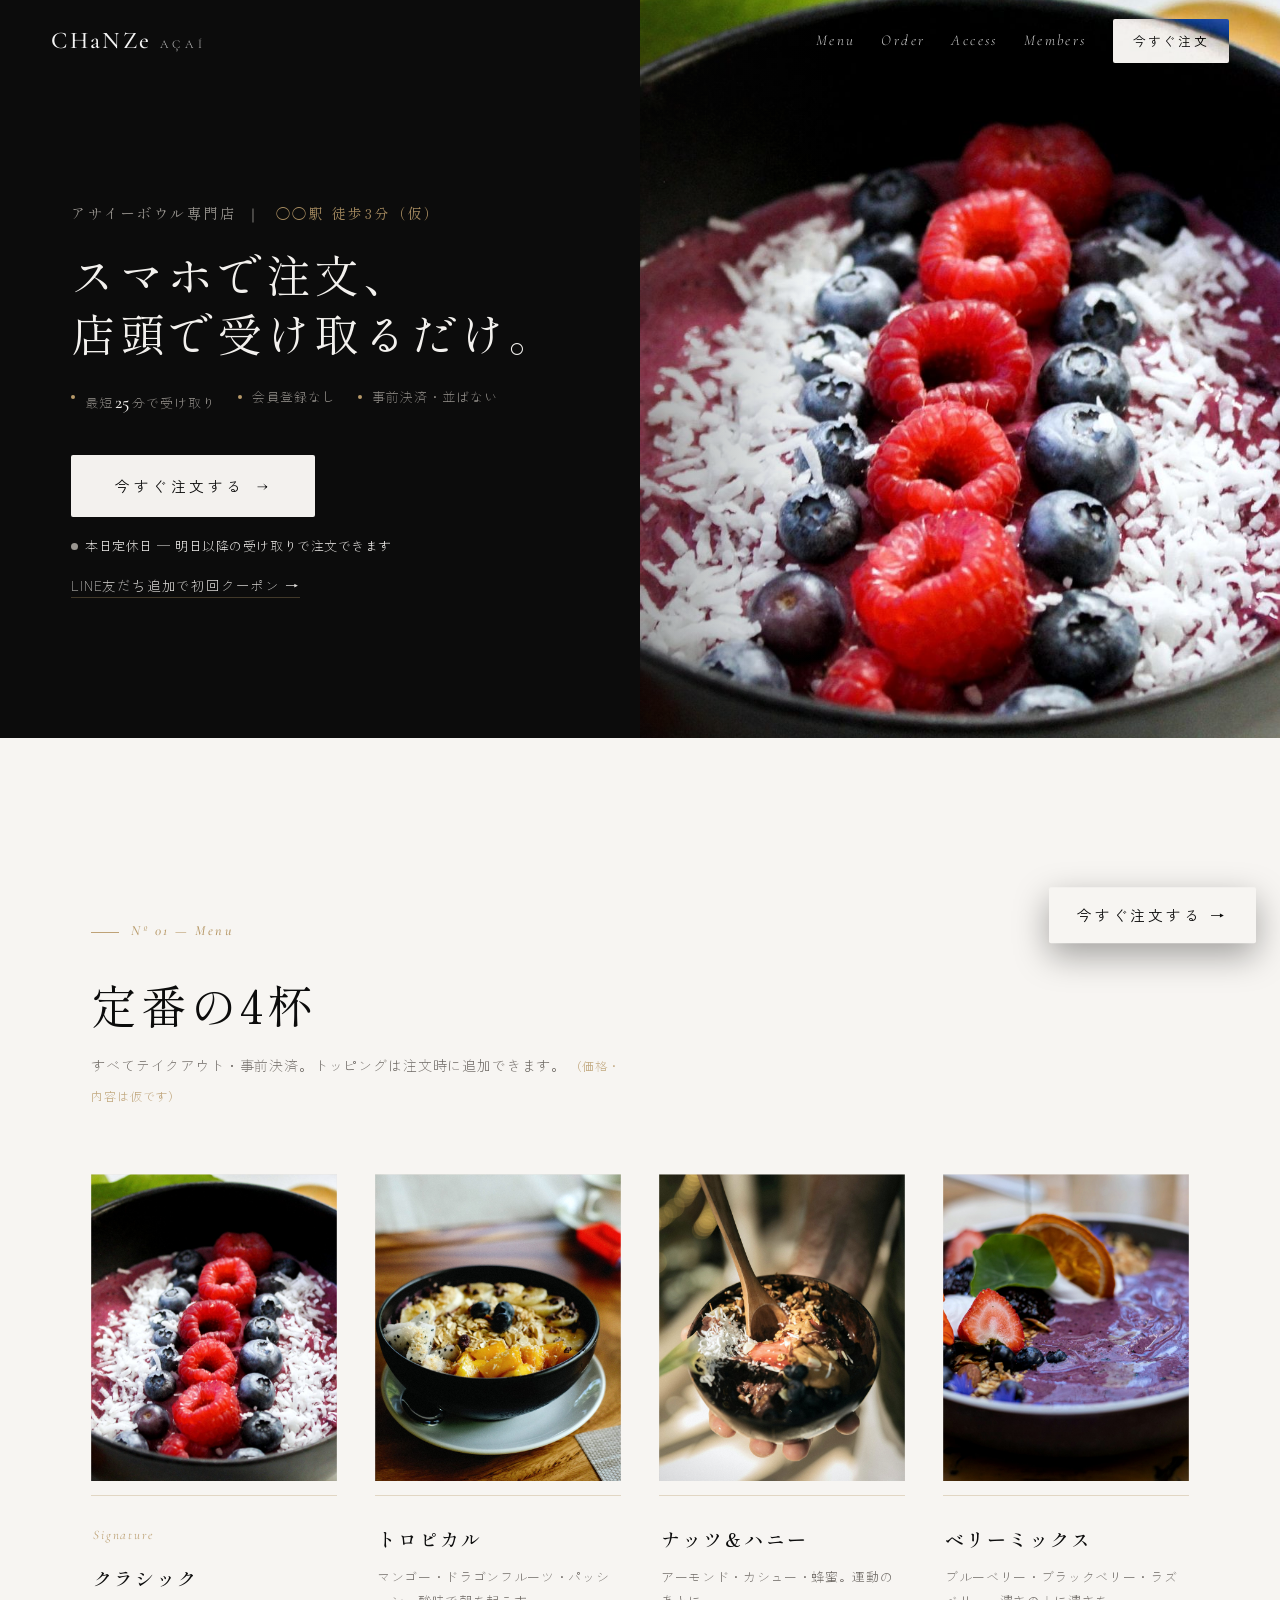
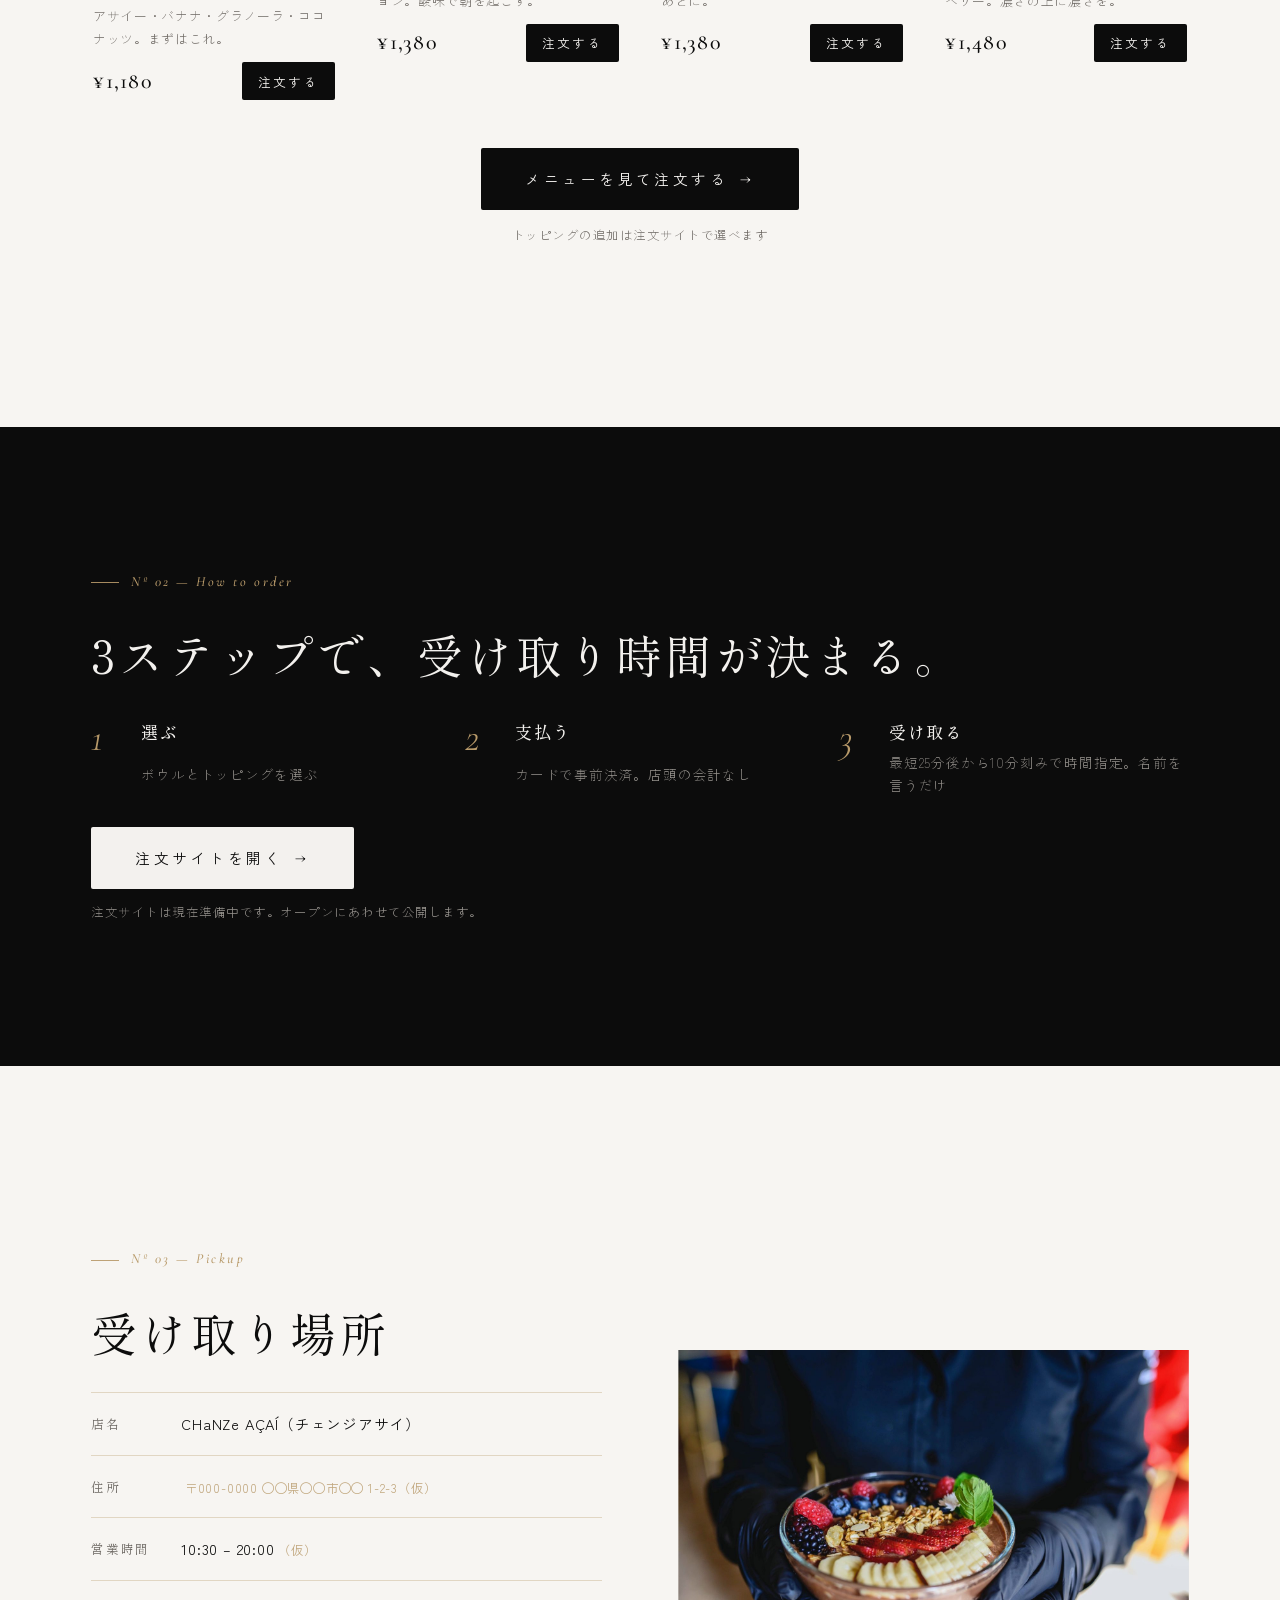
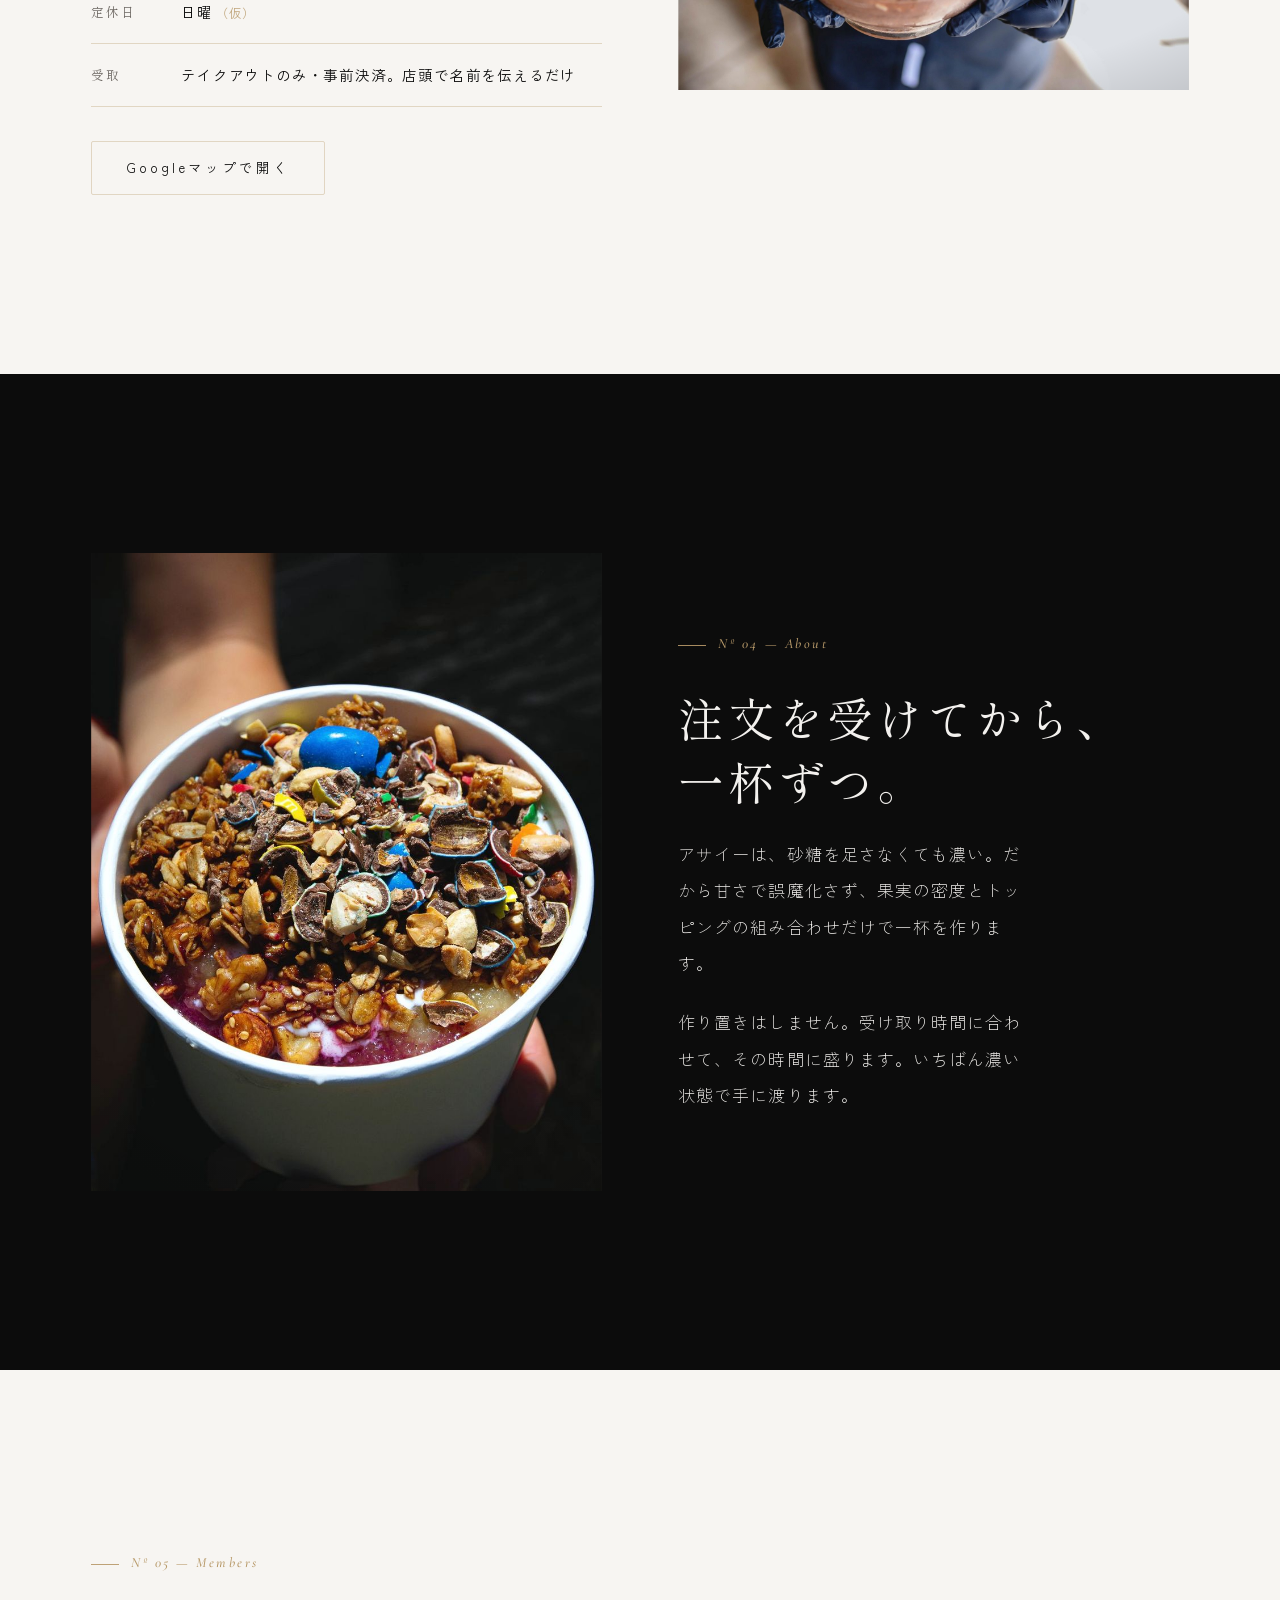
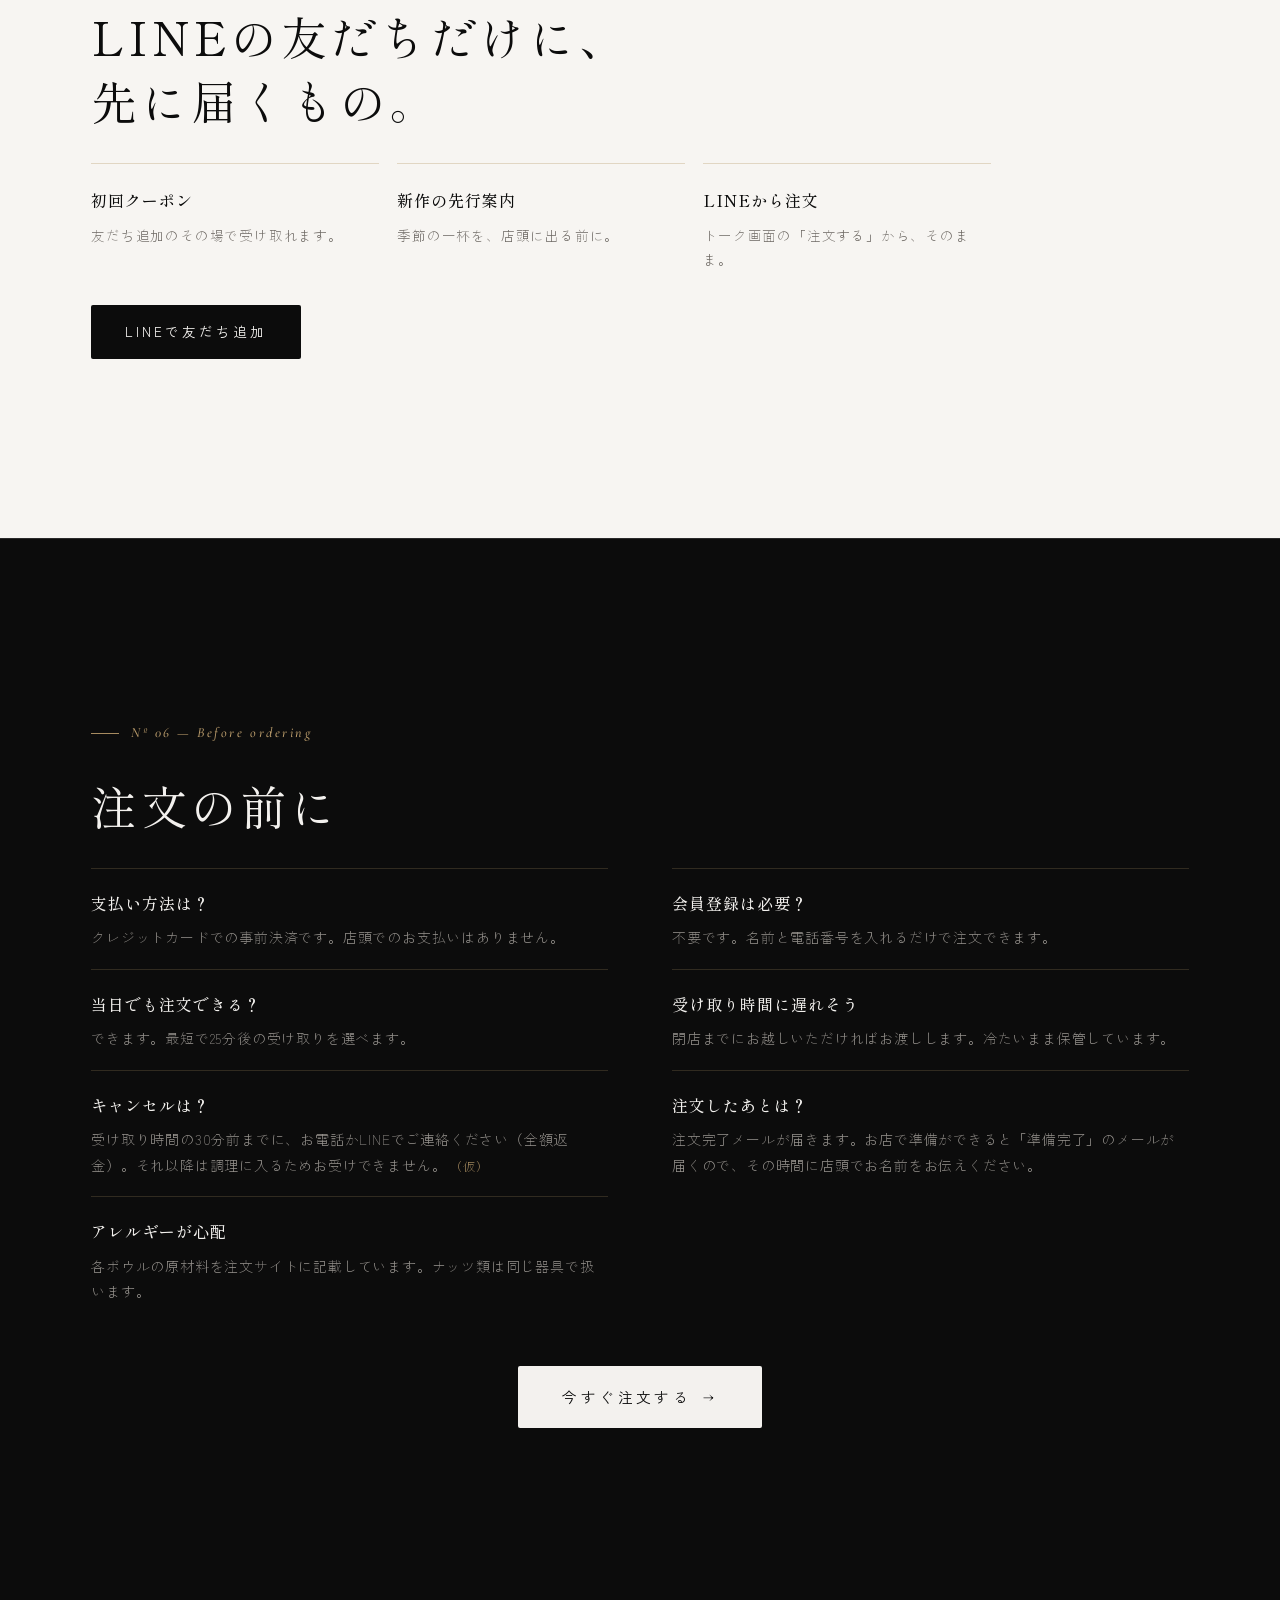
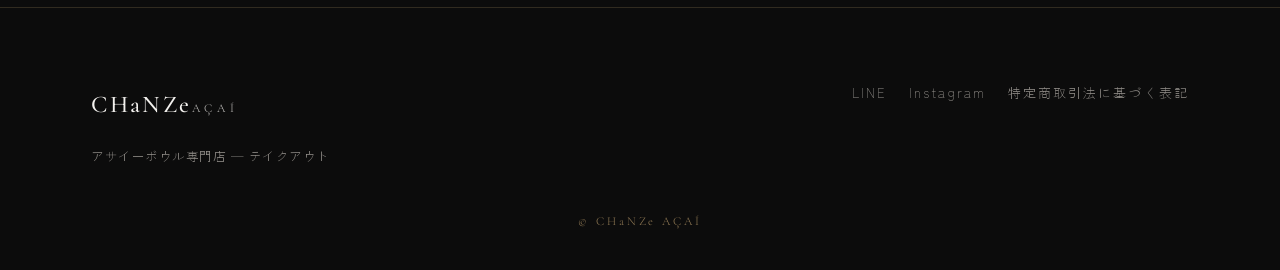
==== commit febf7c01: "FAQPage・Menu の構造化データを追加（AI検索・リッチリザルト向け） Co-Authored-By: Claude Fable 5.1 <noreply@anthropic.com>" ====
--- a/index.html
+++ b/index.html
@@ -16,7 +16,13 @@
 <link rel="stylesheet" href="https://fonts.googleapis.com/css2?family=Cormorant+Garamond:ital,wght@0,400;0,500;0,600;1,400;1,500&family=Shippori+Mincho:wght@400;500&family=Zen+Kaku+Gothic+New:wght@300;400;500&display=swap">
 <link rel="stylesheet" href="style.css">
 <script type="application/ld+json">
-{"@context":"https://schema.org","@type":"Restaurant","name":"CHaNZe AÇAÍ","servesCuisine":"Açaí bowl","priceRange":"¥1,000-¥1,600","acceptsReservations":"False","url":"","telephone":"","address":{"@type":"PostalAddress","streetAddress":"","addressLocality":"","addressRegion":"","postalCode":"","addressCountry":"JP"},"openingHoursSpecification":[{"@type":"OpeningHoursSpecification","dayOfWeek":["Monday","Tuesday","Wednesday","Thursday","Friday","Saturday"],"opens":"10:30","closes":"20:00"}]}
+{"@context":"https://schema.org","@type":"Restaurant","name":"CHaNZe AÇAÍ","servesCuisine":"アサイーボウル（テイクアウト）","hasMenu":"#menu","keywords":"アサイーボウル, テイクアウト, スマホ注文, 事前決済","priceRange":"¥1,000-¥1,600","acceptsReservations":"False","url":"","telephone":"","address":{"@type":"PostalAddress","streetAddress":"","addressLocality":"","addressRegion":"","postalCode":"","addressCountry":"JP"},"openingHoursSpecification":[{"@type":"OpeningHoursSpecification","dayOfWeek":["Monday","Tuesday","Wednesday","Thursday","Friday","Saturday"],"opens":"10:30","closes":"20:00"}]}
+</script>
+<script type="application/ld+json">
+{"@context": "https://schema.org", "@type": "FAQPage", "mainEntity": [{"@type": "Question", "name": "支払い方法は？", "acceptedAnswer": {"@type": "Answer", "text": "クレジットカードでの事前決済です。店頭でのお支払いはありません。"}}, {"@type": "Question", "name": "会員登録は必要？", "acceptedAnswer": {"@type": "Answer", "text": "不要です。名前と電話番号を入れるだけで注文できます。"}}, {"@type": "Question", "name": "当日でも注文できる？", "acceptedAnswer": {"@type": "Answer", "text": "できます。最短で25分後の受け取りを選べます。"}}, {"@type": "Question", "name": "受け取り時間に遅れそう", "acceptedAnswer": {"@type": "Answer", "text": "閉店までにお越しいただければお渡しします。冷たいまま保管しています。"}}, {"@type": "Question", "name": "キャンセルは？", "acceptedAnswer": {"@type": "Answer", "text": "受け取り時間の30分前までに、お電話かLINEでご連絡ください（全額返金）。それ以降は調理に入るためお受けできません。"}}, {"@type": "Question", "name": "注文したあとは？", "acceptedAnswer": {"@type": "Answer", "text": "注文完了メールが届きます。お店で準備ができると「準備完了」のメールが届くので、その時間に店頭でお名前をお伝えください。"}}, {"@type": "Question", "name": "アレルギーが心配", "acceptedAnswer": {"@type": "Answer", "text": "各ボウルの原材料を注文サイトに記載しています。ナッツ類は同じ器具で扱います。"}}]}
+</script>
+<script type="application/ld+json">
+{"@context": "https://schema.org", "@type": "Menu", "name": "定番の4杯", "hasMenuSection": [{"@type": "MenuSection", "name": "アサイーボウル", "hasMenuItem": [{"@type": "MenuItem", "name": "クラシック", "description": "アサイー・バナナ・グラノーラ・ココナッツ。", "offers": {"@type": "Offer", "price": "1180", "priceCurrency": "JPY"}}, {"@type": "MenuItem", "name": "トロピカル", "description": "マンゴー・ドラゴンフルーツ・パッション。", "offers": {"@type": "Offer", "price": "1380", "priceCurrency": "JPY"}}, {"@type": "MenuItem", "name": "ナッツ＆ハニー", "description": "アーモンド・カシュー・蜂蜜。", "offers": {"@type": "Offer", "price": "1380", "priceCurrency": "JPY"}}, {"@type": "MenuItem", "name": "ベリーミックス", "description": "ブルーベリー・ブラックベリー・ラズベリー。", "offers": {"@type": "Offer", "price": "1480", "priceCurrency": "JPY"}}]}]}
 </script>
 </head>
 <body>
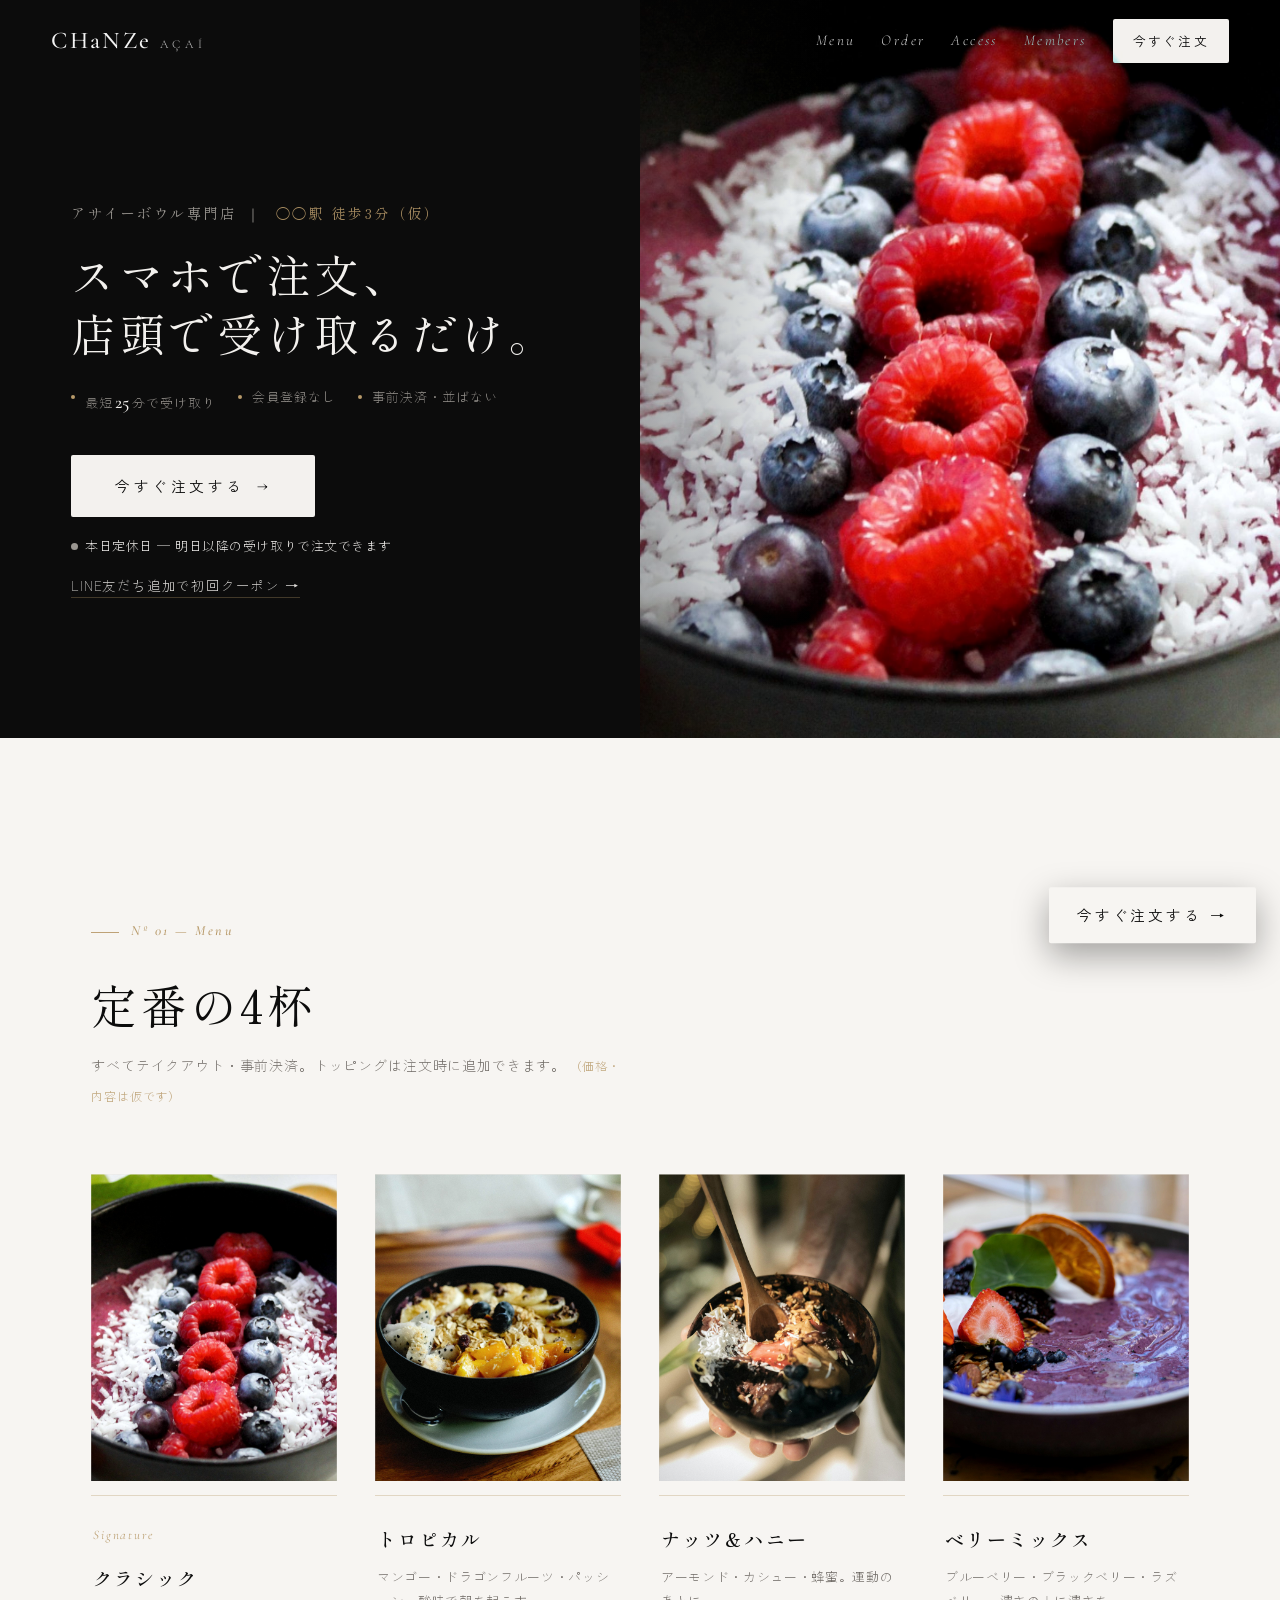
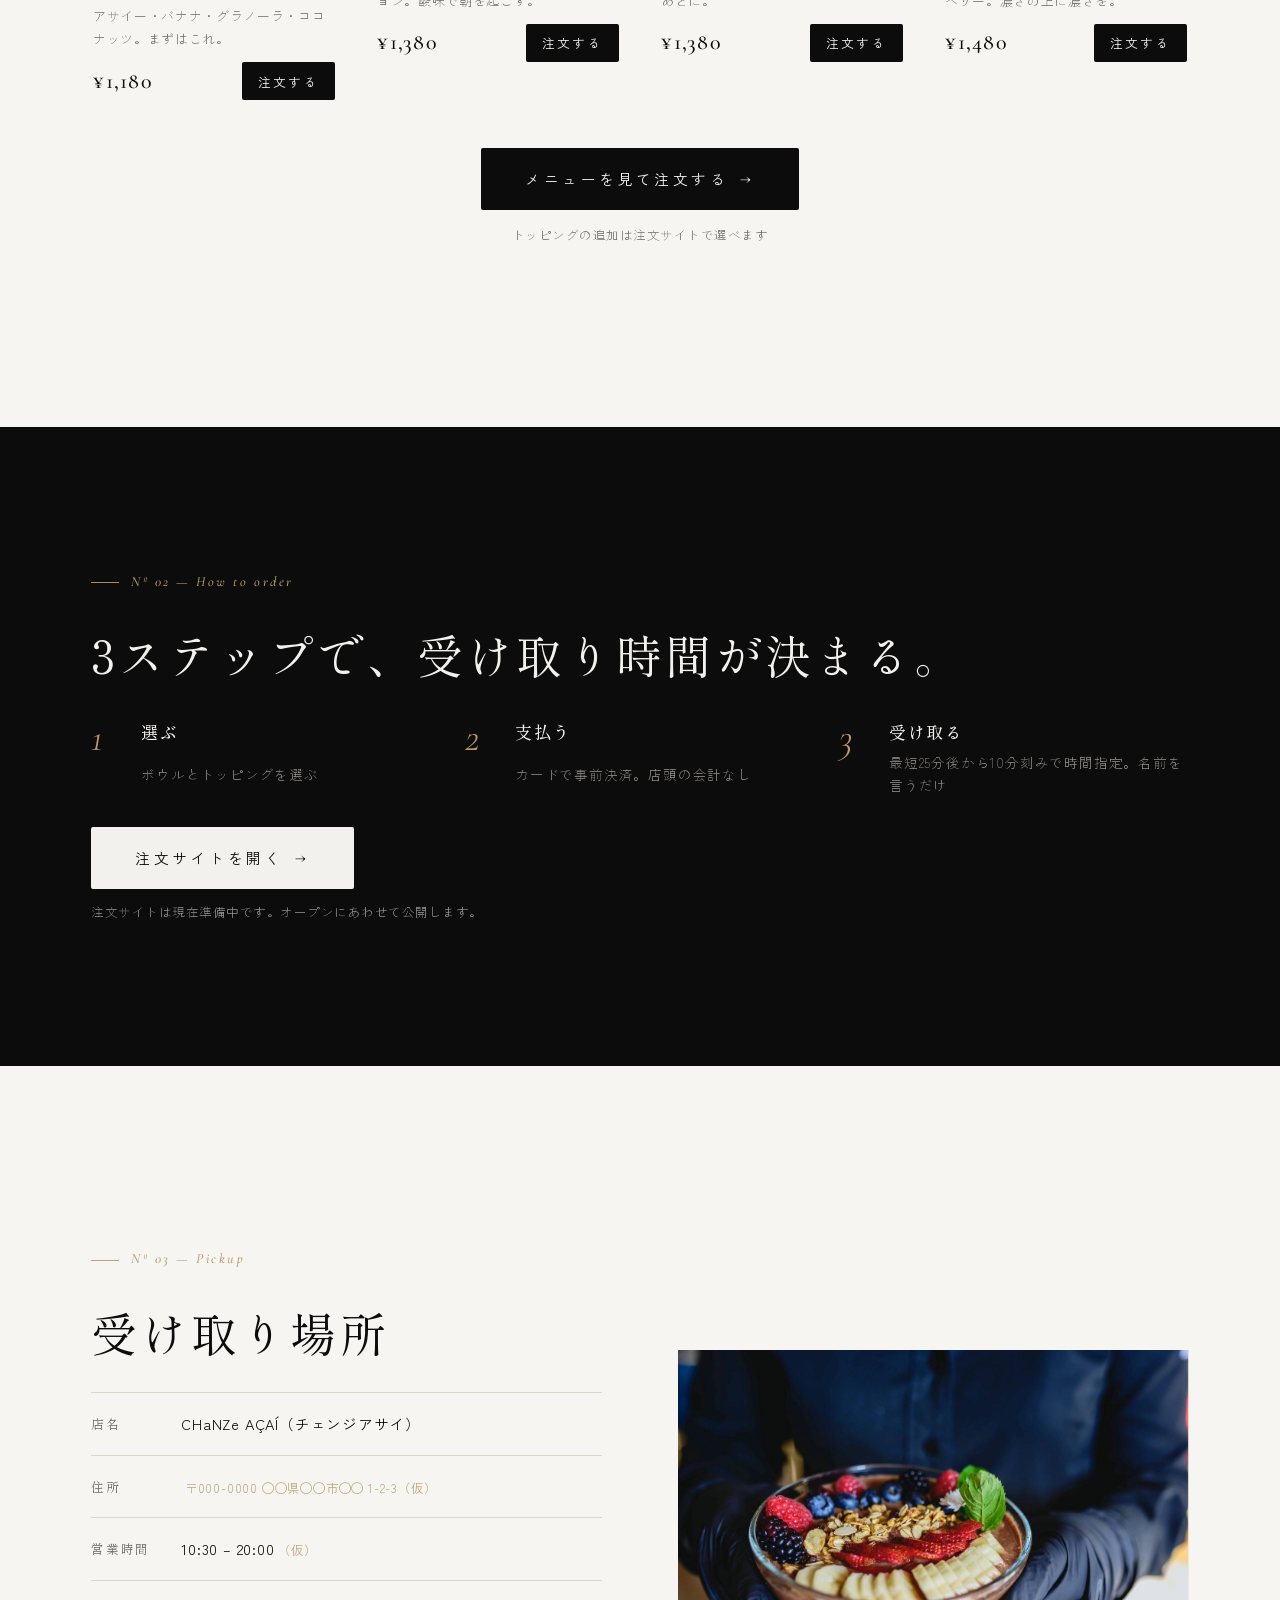
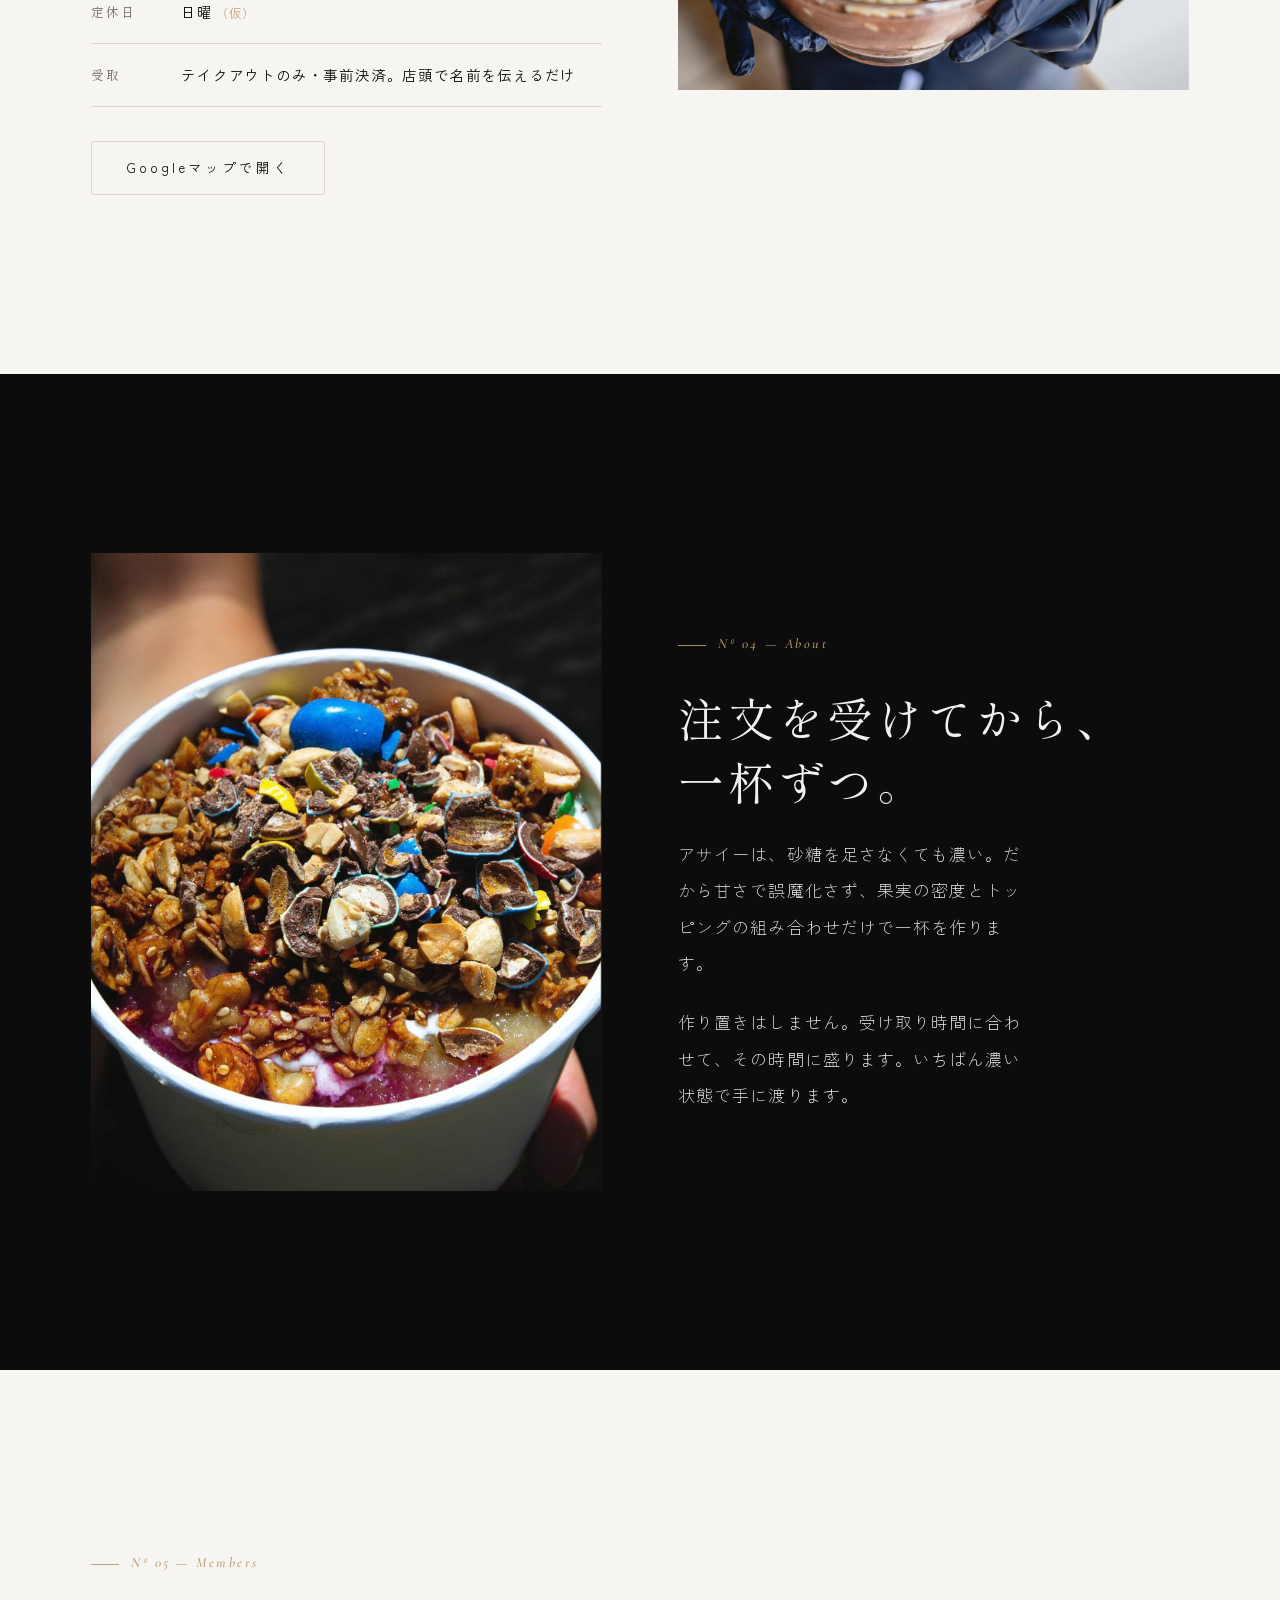
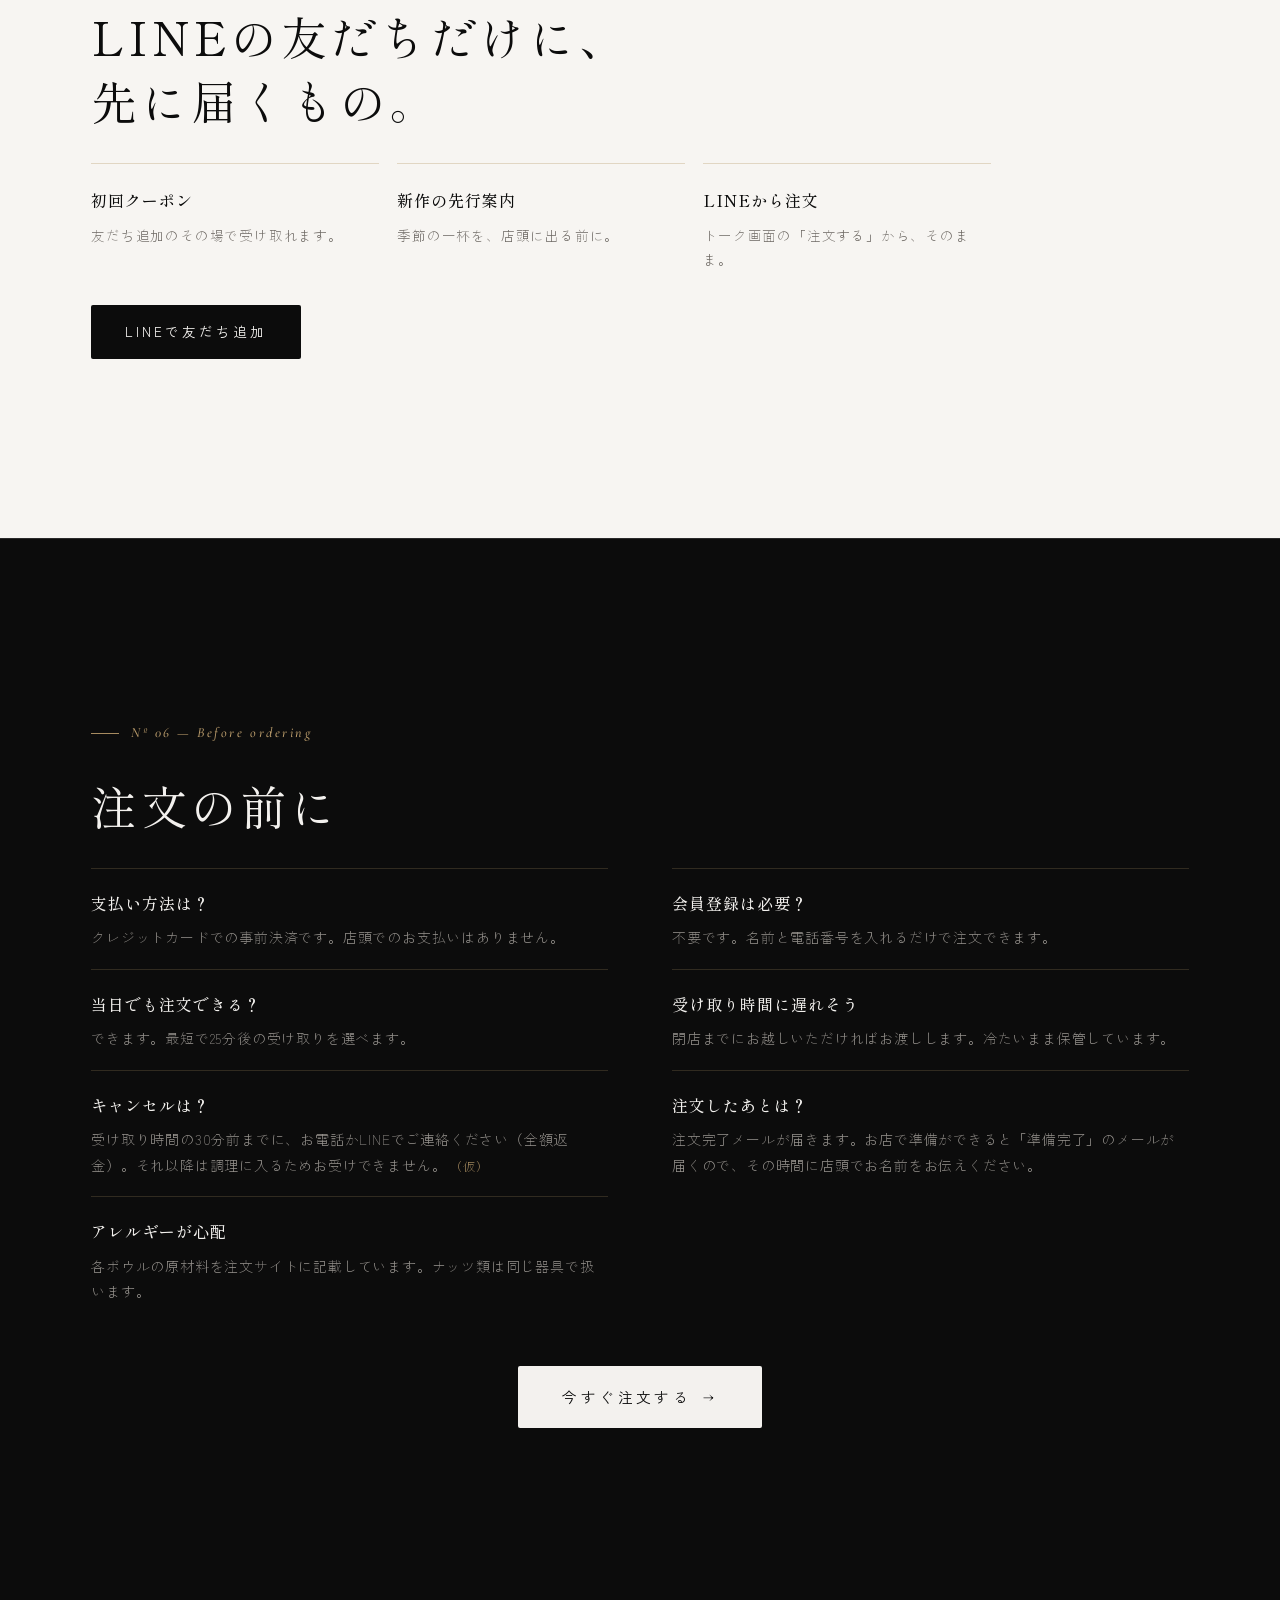
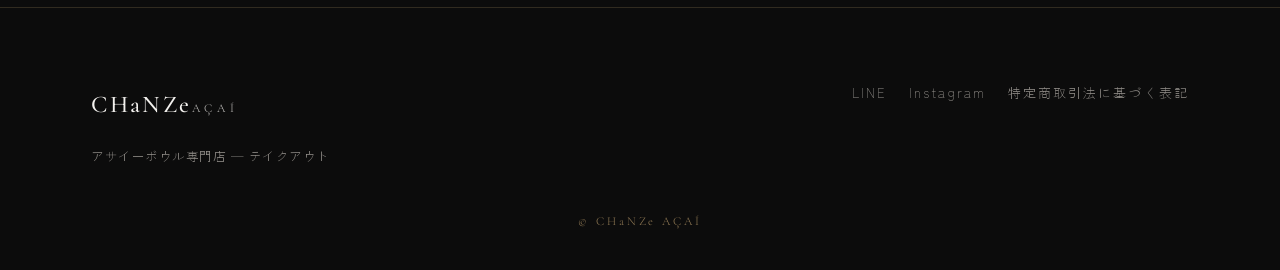
==== commit c5481aa9: "写真のパララックスを3か所に追加（ヒーロー・店の考え・受け取り場所） Co-Authored-By: Claude Fable 5.1 <noreply@anthropic.com>" ====
--- a/index.html
+++ b/index.html
@@ -43,7 +43,7 @@
 <!-- 1. 最初の画面：何の店か・どこか・何をすればいいか -->
 <section class="hero">
   <div class="hero-grid">
-    <figure class="hero-fig" data-open>
+    <figure class="hero-fig" data-open data-parallax>
       <picture>
         <source media="(max-width:700px)" srcset="img/bowl-1-m.jpg">
         <img src="img/bowl-1.jpg" alt="黒い器に盛られたアサイーボウル。ラズベリー、ブルーベリー、ココナッツ" width="1600" height="2000" fetchpriority="high">
@@ -153,7 +153,7 @@
         <a class="cta ghost" href="#" data-map>Googleマップで開く</a>
       </div>
     </div>
-    <figure class="col fig ratio-32" data-open>
+    <figure class="col fig ratio-32" data-open data-parallax>
       <img src="img/hands.jpg" alt="黒い手袋で器を持つ" width="1600" height="1067" loading="lazy">
     </figure>
   </div>
@@ -171,7 +171,7 @@
       <p class="lead" data-reveal>アサイーは、砂糖を足さなくても濃い。だから甘さで誤魔化さず、果実の密度とトッピングの組み合わせだけで一杯を作ります。</p>
       <p class="lead" data-reveal>作り置きはしません。受け取り時間に合わせて、その時間に盛ります。いちばん濃い状態で手に渡ります。</p>
     </div>
-    <figure class="col fig ratio-45" data-open>
+    <figure class="col fig ratio-45" data-open data-parallax>
       <picture>
         <source media="(max-width:700px)" srcset="img/cup-m.jpg">
         <img src="img/cup.jpg" alt="片手で持てるテイクアウトカップのアサイー" width="1600" height="2000" loading="lazy">
--- a/style.css
+++ b/style.css
@@ -323,3 +323,10 @@
 .white .tmp{color:var(--gold);}
 .hero-in .h1{font-size:clamp(30px,3.5vw,52px);}
 @media(max-width:700px){.hero-in .h1{font-size:clamp(28px,7.6vw,36px);}}
+
+/* ---- 写真のパララックス（枠の中で写真だけがゆっくり動く） ---- */
+.fig[data-parallax] img{height:120%;will-change:transform;}
+.hero-fig[data-parallax] img{height:120%;top:-10%;}
+.hero-fig[data-parallax] img{transition:clip-path var(--slow) var(--ease);}
+.hero-fig.is-in[data-parallax] img{transform:translateY(-8%);}
+@media (prefers-reduced-motion:reduce){.fig[data-parallax] img,.hero-fig[data-parallax] img{height:100%;top:0;transform:none!important;}}
